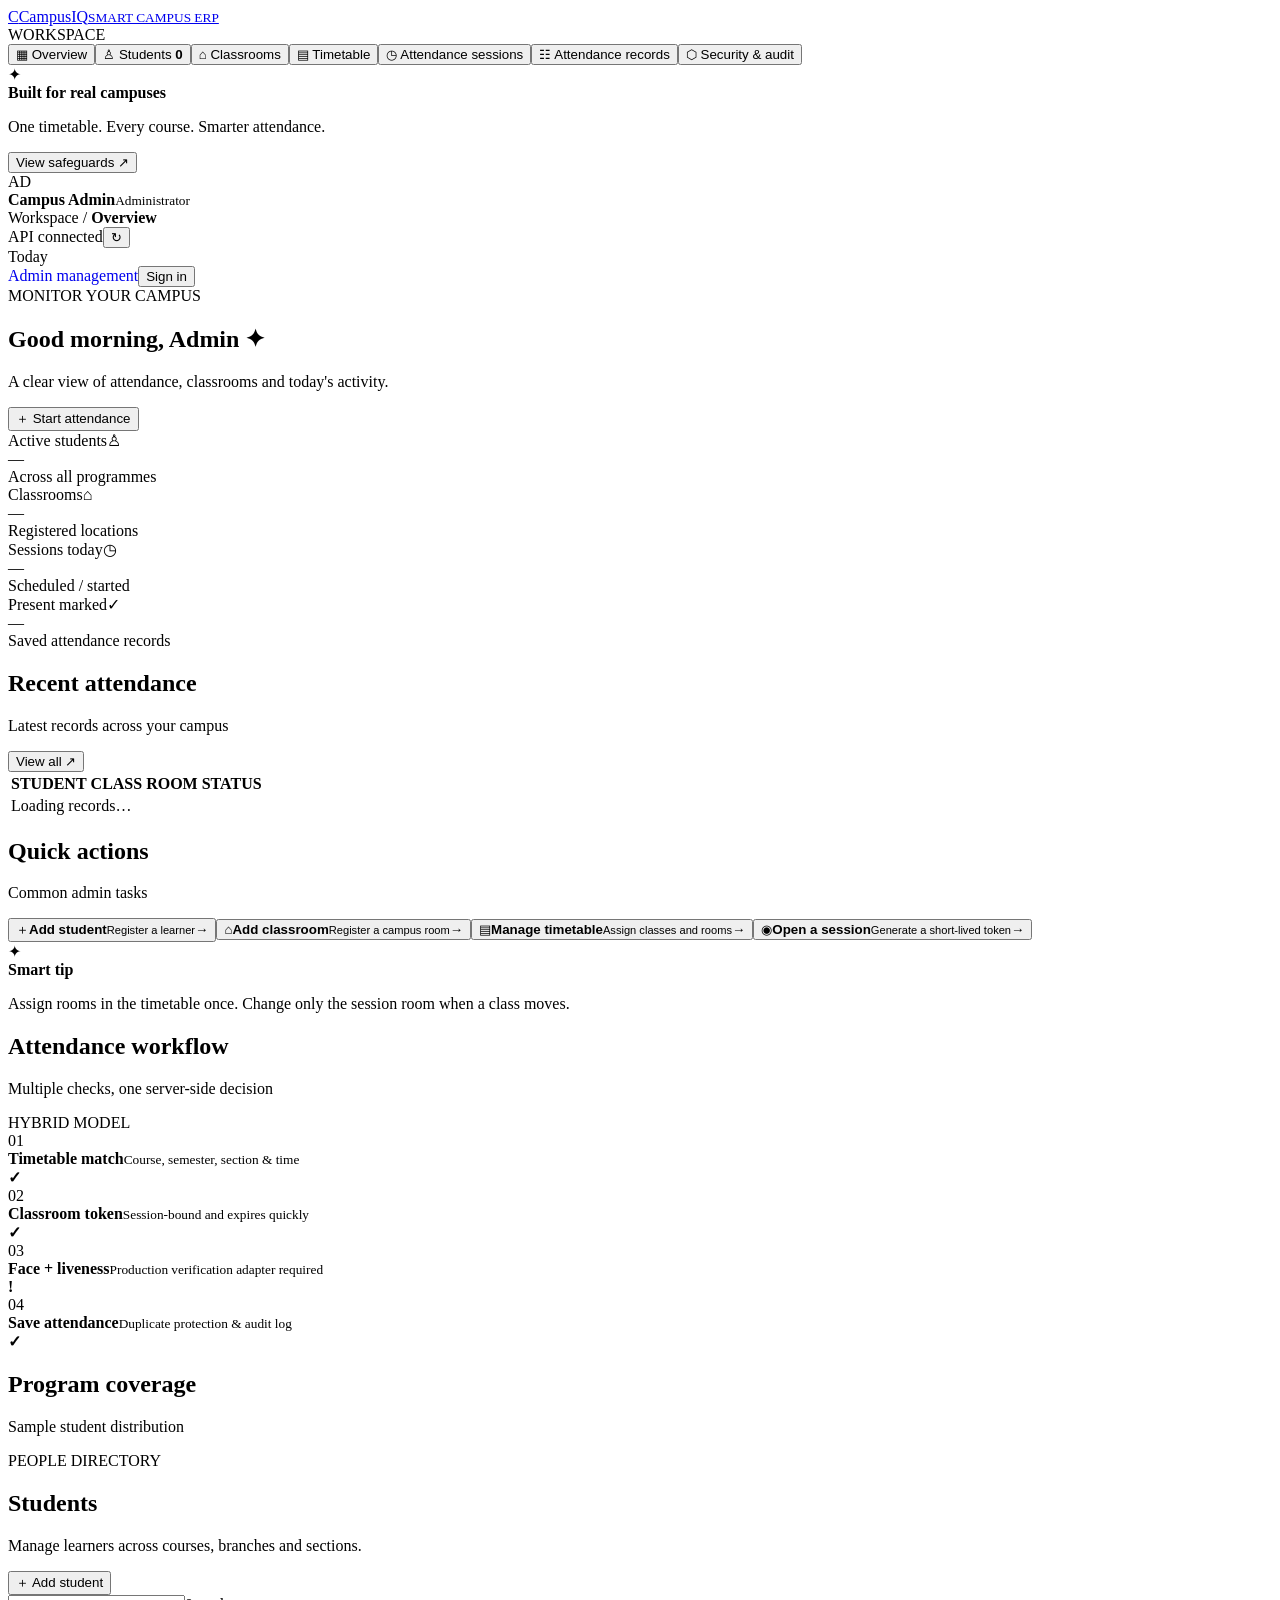
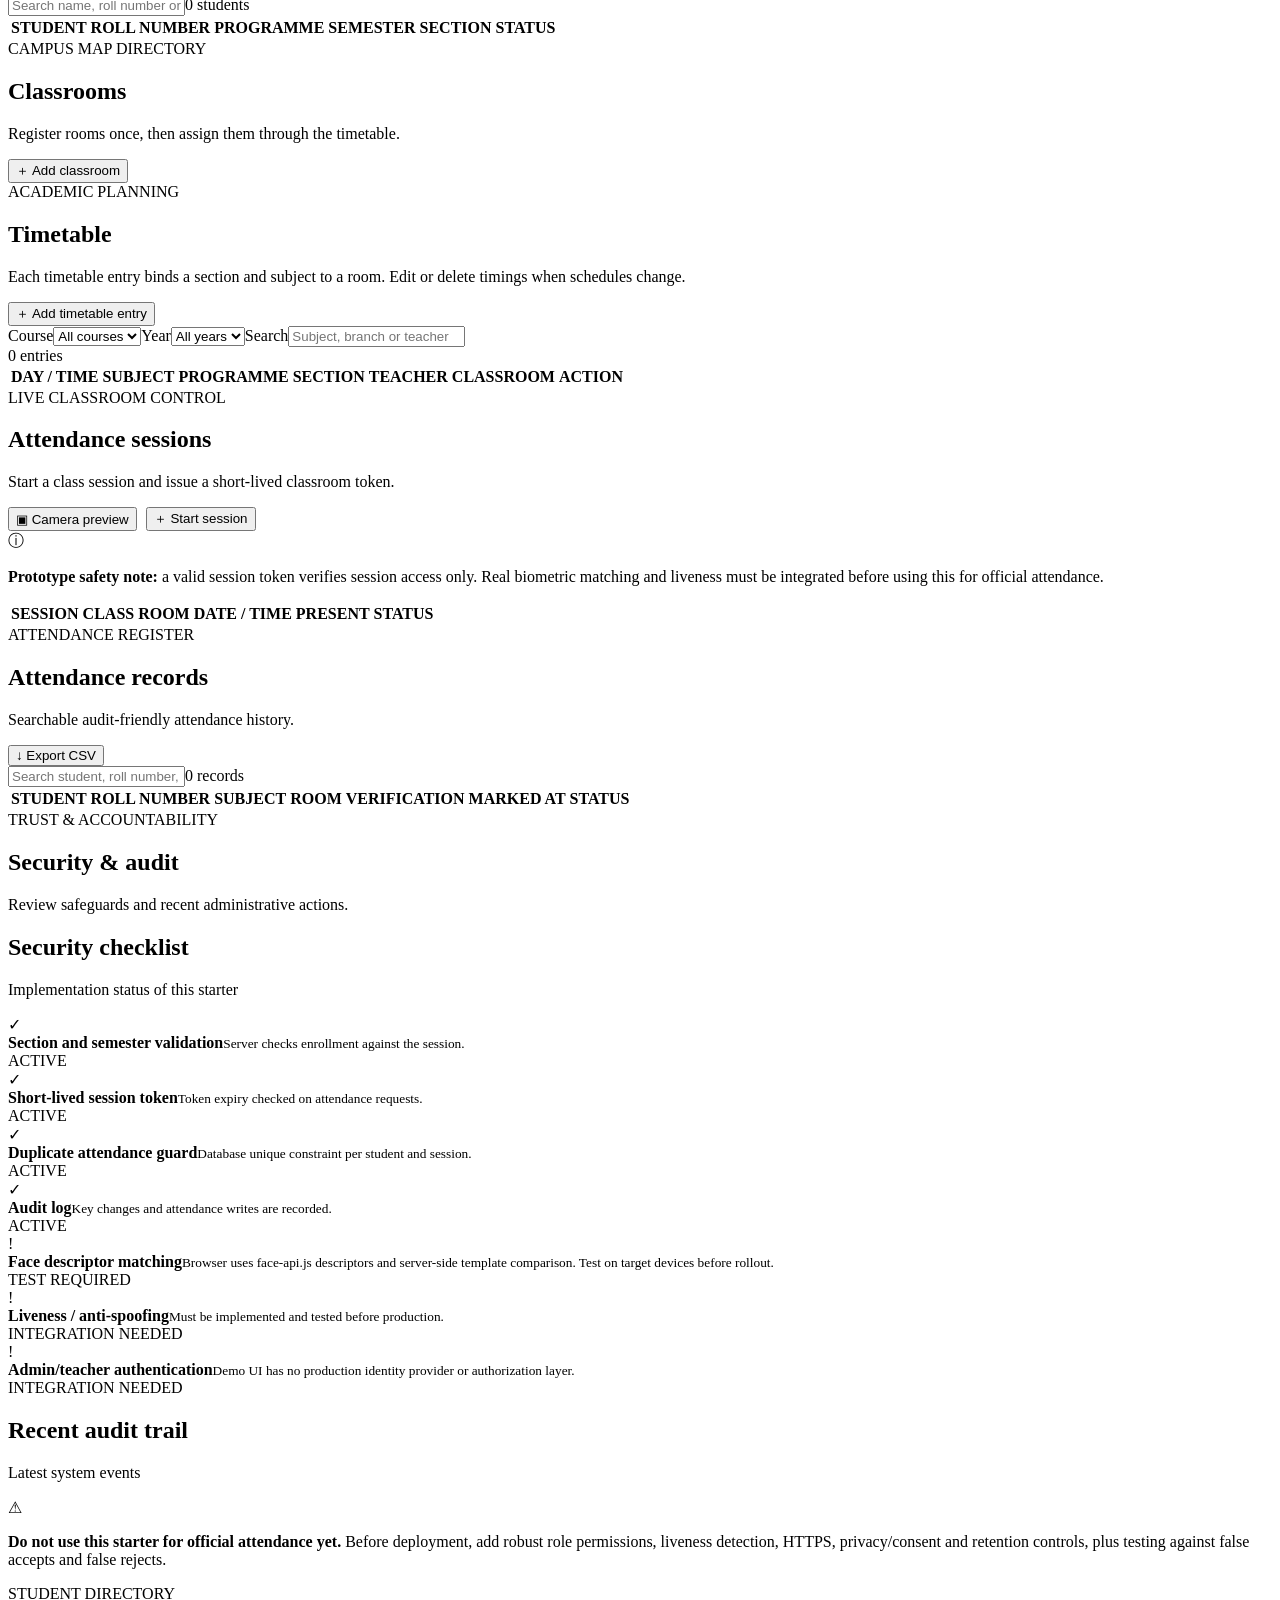
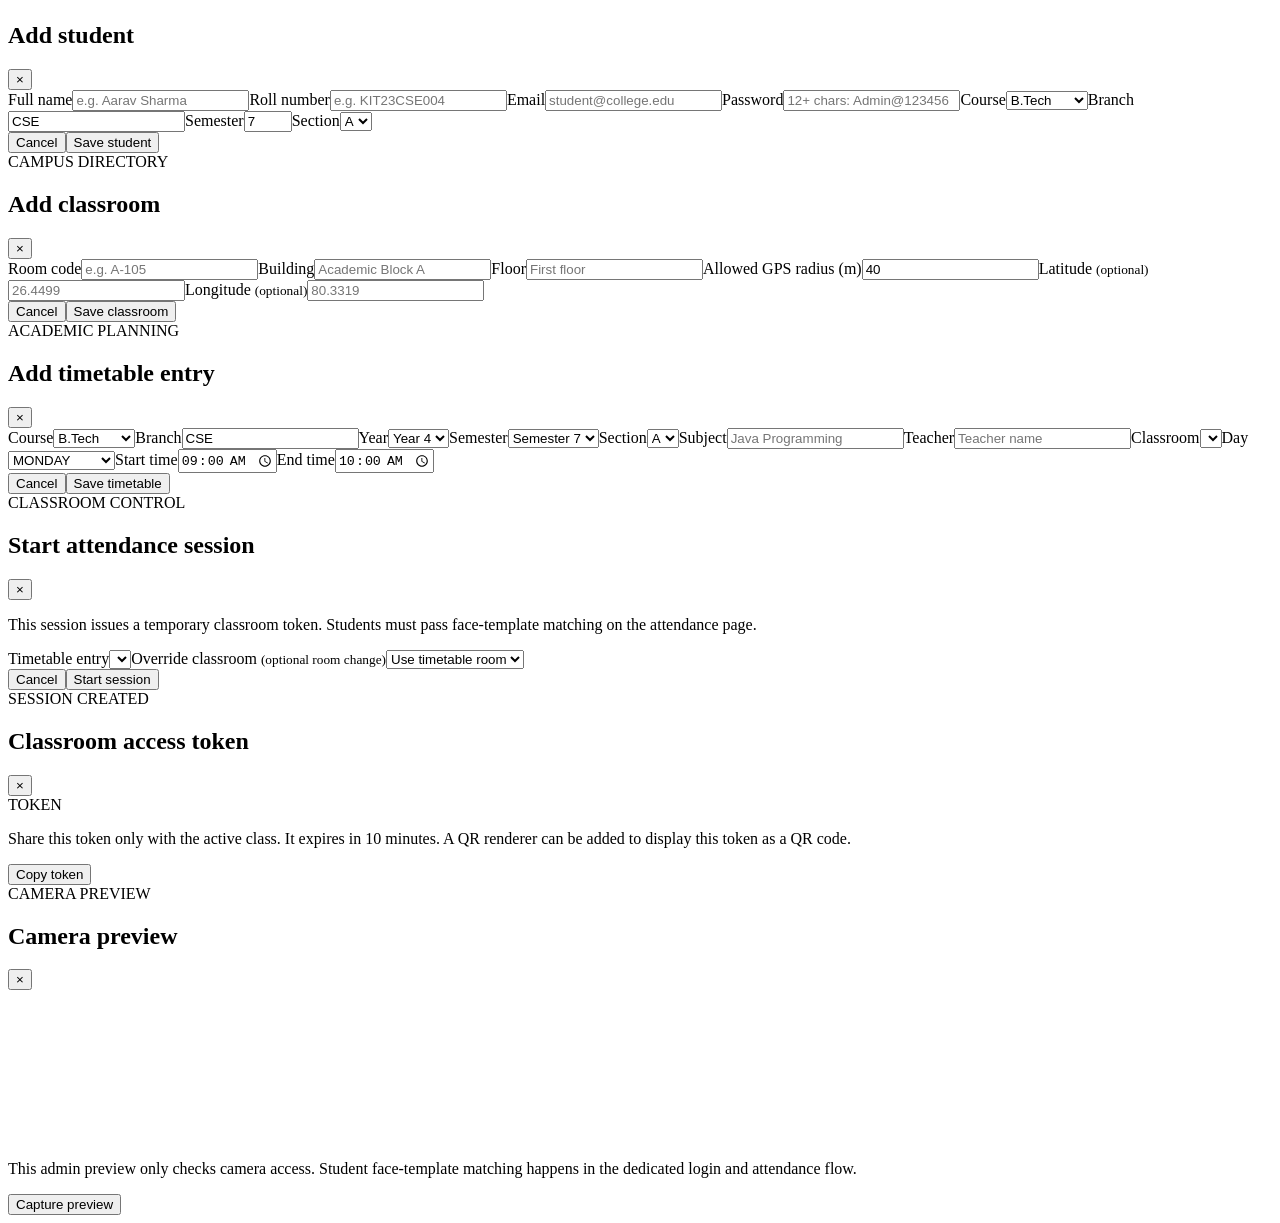
==== src/main/resources/static/index.html @ 7d37973e "Improve responsive dashboard and timetable management Co-authored-by: Copilot <223556219+Copilot@use" ====
<!DOCTYPE html><html lang="en"><head><meta charset="UTF-8"><meta name="viewport" content="width=device-width, initial-scale=1.0"><title>CampusIQ — Smart Attendance ERP</title><link rel="preconnect" href="https://fonts.googleapis.com"><link href="https://fonts.googleapis.com/css2?family=DM+Sans:wght@400;500;600;700&family=Manrope:wght@400;500;600;700;800&display=swap" rel="stylesheet"><link rel="stylesheet" href="/styles.css"></head><body><aside class="sidebar"><a class="brand" href="#"><span class="brand-mark">C</span><span>Campus<span class="brand-light">IQ</span><small>SMART CAMPUS ERP</small></span></a><div class="side-label">WORKSPACE</div><button class="nav-item active" data-page="overview"><span>▦</span> Overview</button><button class="nav-item" data-page="students"><span>♙</span> Students <b id="navStudents">0</b></button><button class="nav-item" data-page="classrooms"><span>⌂</span> Classrooms</button><button class="nav-item" data-page="timetable"><span>▤</span> Timetable</button><button class="nav-item" data-page="sessions"><span>◷</span> Attendance sessions</button><button class="nav-item" data-page="records"><span>☷</span> Attendance records</button><button class="nav-item" data-page="security"><span>⬡</span> Security & audit</button><div class="sidebar-bottom"><div class="help-card"><div class="help-icon">✦</div><strong>Built for real campuses</strong><p>One timetable. Every course. Smarter attendance.</p><button data-page="security">View safeguards ↗</button></div><div class="profile"><div class="avatar">AD</div><div><strong>Campus Admin</strong><small>Administrator</small></div><span class="online-dot"></span></div></div></aside><main class="main"><header class="topbar"><div class="crumb">Workspace <span>/</span> <strong id="crumbTitle">Overview</strong></div><div class="top-actions"><span class="system-status"><i></i> API connected</span><button class="icon-btn" id="refreshBtn" title="Refresh">↻</button><div class="date-chip" id="todayDate">Today</div><a class="secondary-btn" href="/admin-management.html" style="text-decoration:none;display:inline-flex;align-items:center">Admin management</a><button class="secondary-btn" id="authAction" type="button">Sign in</button></div></header><section class="page active" id="page-overview"><div class="welcome-row"><div><div class="eyebrow">MONITOR YOUR CAMPUS</div><h1>Good morning, Admin <span>✦</span></h1><p class="muted">A clear view of attendance, classrooms and today's activity.</p></div><button class="primary-btn" id="quickStart">＋ Start attendance</button></div><div class="stat-grid"><article class="stat-card"><div class="stat-top"><span>Active students</span><span class="stat-icon purple">♙</span></div><div class="stat-number" id="statStudents">—</div><div class="stat-foot"><span class="dot purple-dot"></span> Across all programmes</div></article><article class="stat-card"><div class="stat-top"><span>Classrooms</span><span class="stat-icon blue">⌂</span></div><div class="stat-number" id="statRooms">—</div><div class="stat-foot"><span class="dot blue-dot"></span> Registered locations</div></article><article class="stat-card"><div class="stat-top"><span>Sessions today</span><span class="stat-icon orange">◷</span></div><div class="stat-number" id="statSessions">—</div><div class="stat-foot"><span class="dot orange-dot"></span> Scheduled / started</div></article><article class="stat-card"><div class="stat-top"><span>Present marked</span><span class="stat-icon green">✓</span></div><div class="stat-number" id="statPresent">—</div><div class="stat-foot"><span class="dot green-dot"></span> Saved attendance records</div></article></div><div class="content-grid"><article class="panel activity-panel"><div class="panel-heading"><div><h2>Recent attendance</h2><p>Latest records across your campus</p></div><button class="text-btn" data-page="records">View all ↗</button></div><div class="table-wrap"><table><thead><tr><th>STUDENT</th><th>CLASS</th><th>ROOM</th><th>STATUS</th></tr></thead><tbody id="recentRows"><tr><td colspan="4" class="empty">Loading records…</td></tr></tbody></table></div></article><article class="panel quick-panel"><div class="panel-heading"><div><h2>Quick actions</h2><p>Common admin tasks</p></div></div><button class="quick-action" data-modal="studentModal"><span class="qa-icon lavender">＋</span><span><strong>Add student</strong><small>Register a learner</small></span><b>→</b></button><button class="quick-action" data-modal="roomModal"><span class="qa-icon sky">⌂</span><span><strong>Add classroom</strong><small>Register a campus room</small></span><b>→</b></button><button class="quick-action" data-page="timetable"><span class="qa-icon peach">▤</span><span><strong>Manage timetable</strong><small>Assign classes and rooms</small></span><b>→</b></button><button class="quick-action" data-page="sessions"><span class="qa-icon mint">◉</span><span><strong>Open a session</strong><small>Generate a short-lived token</small></span><b>→</b></button><div class="tip-box"><span>✦</span><div><strong>Smart tip</strong><p>Assign rooms in the timetable once. Change only the session room when a class moves.</p></div></div></article></div><div class="bottom-grid"><article class="panel"><div class="panel-heading"><div><h2>Attendance workflow</h2><p>Multiple checks, one server-side decision</p></div><span class="badge neutral">HYBRID MODEL</span></div><div class="workflow"><div class="flow-step"><span>01</span><div><strong>Timetable match</strong><small>Course, semester, section & time</small></div><b>✓</b></div><div class="flow-step"><span>02</span><div><strong>Classroom token</strong><small>Session-bound and expires quickly</small></div><b>✓</b></div><div class="flow-step"><span>03</span><div><strong>Face + liveness</strong><small>Production verification adapter required</small></div><b>!</b></div><div class="flow-step"><span>04</span><div><strong>Save attendance</strong><small>Duplicate protection & audit log</small></div><b>✓</b></div></div></article><article class="panel"><div class="panel-heading"><div><h2>Program coverage</h2><p>Sample student distribution</p></div></div><div id="programBars" class="program-bars"></div></article></div></section>
<section class="page" id="page-students"><div class="page-heading"><div><div class="eyebrow">PEOPLE DIRECTORY</div><h1>Students</h1><p class="muted">Manage learners across courses, branches and sections.</p></div><button class="primary-btn" data-modal="studentModal">＋ Add student</button></div><div class="panel"><div class="toolbar"><input id="studentSearch" placeholder="Search name, roll number or course…"><span id="studentCount" class="badge neutral">0 students</span></div><div class="table-wrap"><table><thead><tr><th>STUDENT</th><th>ROLL NUMBER</th><th>PROGRAMME</th><th>SEMESTER</th><th>SECTION</th><th>STATUS</th></tr></thead><tbody id="studentRows"></tbody></table></div></div></section>
<section class="page" id="page-classrooms"><div class="page-heading"><div><div class="eyebrow">CAMPUS MAP DIRECTORY</div><h1>Classrooms</h1><p class="muted">Register rooms once, then assign them through the timetable.</p></div><button class="primary-btn" data-modal="roomModal">＋ Add classroom</button></div><div class="room-grid" id="roomGrid"></div></section>
<section class="page" id="page-timetable"><div class="page-heading"><div><div class="eyebrow">ACADEMIC PLANNING</div><h1>Timetable</h1><p class="muted">Each timetable entry binds a section and subject to a room. Edit or delete timings when schedules change.</p></div><button class="primary-btn" data-modal="timetableModal">＋ Add timetable entry</button></div><div class="panel timetable-panel"><div class="timetable-toolbar"><div class="timetable-filter-group"><label>Course<select id="timetableCourseFilter"><option value="">All courses</option><option>B.Tech</option><option>MCA</option><option>BCA</option><option>BBA</option><option>Pharmacy</option></select></label><label>Year<select id="timetableYearFilter"><option value="">All years</option><option value="1">Year 1</option><option value="2">Year 2</option><option value="3">Year 3</option><option value="4">Year 4</option><option value="5">Year 5</option><option value="6">Year 6</option></select></label><label>Search<input id="timetableSearch" placeholder="Subject, branch or teacher"></label></div><span id="timetableCount" class="badge neutral">0 entries</span></div><div class="table-wrap"><table><thead><tr><th>DAY / TIME</th><th>SUBJECT</th><th>PROGRAMME</th><th>SECTION</th><th>TEACHER</th><th>CLASSROOM</th><th>ACTION</th></tr></thead><tbody id="timetableRows"></tbody></table></div></div></section>
<section class="page" id="page-sessions"><div class="page-heading"><div><div class="eyebrow">LIVE CLASSROOM CONTROL</div><h1>Attendance sessions</h1><p class="muted">Start a class session and issue a short-lived classroom token.</p></div><div style="display:flex;gap:9px;flex-wrap:wrap"><button class="secondary-btn" id="openCamera">▣ Camera preview</button><button class="primary-btn" data-modal="sessionModal">＋ Start session</button></div></div><div class="notice"><span>ⓘ</span><p><strong>Prototype safety note:</strong> a valid session token verifies session access only. Real biometric matching and liveness must be integrated before using this for official attendance.</p></div><div class="panel"><div class="table-wrap"><table><thead><tr><th>SESSION</th><th>CLASS</th><th>ROOM</th><th>DATE / TIME</th><th>PRESENT</th><th>STATUS</th><th></th></tr></thead><tbody id="sessionRows"></tbody></table></div></div></section>
<section class="page" id="page-records"><div class="page-heading"><div><div class="eyebrow">ATTENDANCE REGISTER</div><h1>Attendance records</h1><p class="muted">Searchable audit-friendly attendance history.</p></div><button class="secondary-btn" id="exportCsv">↓ Export CSV</button></div><div class="panel"><div class="toolbar"><input id="recordSearch" placeholder="Search student, roll number, subject or room…"><span id="recordCount" class="badge neutral">0 records</span></div><div class="table-wrap"><table><thead><tr><th>STUDENT</th><th>ROLL NUMBER</th><th>SUBJECT</th><th>ROOM</th><th>VERIFICATION</th><th>MARKED AT</th><th>STATUS</th></tr></thead><tbody id="recordRows"></tbody></table></div></div></section>
<section class="page" id="page-security"><div class="page-heading"><div><div class="eyebrow">TRUST & ACCOUNTABILITY</div><h1>Security & audit</h1><p class="muted">Review safeguards and recent administrative actions.</p></div></div><div class="security-grid"><article class="panel"><div class="panel-heading"><div><h2>Security checklist</h2><p>Implementation status of this starter</p></div></div><div class="security-item"><span class="check done">✓</span><div><strong>Section and semester validation</strong><small>Server checks enrollment against the session.</small></div><span class="badge success">ACTIVE</span></div><div class="security-item"><span class="check done">✓</span><div><strong>Short-lived session token</strong><small>Token expiry checked on attendance requests.</small></div><span class="badge success">ACTIVE</span></div><div class="security-item"><span class="check done">✓</span><div><strong>Duplicate attendance guard</strong><small>Database unique constraint per student and session.</small></div><span class="badge success">ACTIVE</span></div><div class="security-item"><span class="check done">✓</span><div><strong>Audit log</strong><small>Key changes and attendance writes are recorded.</small></div><span class="badge success">ACTIVE</span></div><div class="security-item"><span class="check pending">!</span><div><strong>Face descriptor matching</strong><small>Browser uses face-api.js descriptors and server-side template comparison. Test on target devices before rollout.</small></div><span class="badge warning">TEST REQUIRED</span></div><div class="security-item"><span class="check pending">!</span><div><strong>Liveness / anti-spoofing</strong><small>Must be implemented and tested before production.</small></div><span class="badge warning">INTEGRATION NEEDED</span></div><div class="security-item"><span class="check pending">!</span><div><strong>Admin/teacher authentication</strong><small>Demo UI has no production identity provider or authorization layer.</small></div><span class="badge warning">INTEGRATION NEEDED</span></div></article><article class="panel"><div class="panel-heading"><div><h2>Recent audit trail</h2><p>Latest system events</p></div></div><div id="auditRows" class="audit-list"></div></article></div><div class="notice warning-notice"><span>⚠</span><p><strong>Do not use this starter for official attendance yet.</strong> Before deployment, add robust role permissions, liveness detection, HTTPS, privacy/consent and retention controls, plus testing against false accepts and false rejects.</p></div></section>
</main><div class="toast" id="toast"></div>
<div class="modal-backdrop" id="studentModal"><form class="modal" data-form="student"><div class="modal-head"><div><div class="eyebrow">STUDENT DIRECTORY</div><h2>Add student</h2></div><button type="button" class="close-btn">×</button></div><div class="form-grid"><label>Full name<input name="fullName" required placeholder="e.g. Aarav Sharma"></label><label>Roll number<input name="rollNo" required placeholder="e.g. KIT23CSE004"></label><label>Email<input name="email" type="email" required maxlength="160" autocomplete="email" placeholder="student@college.edu"></label><label>Password<input name="password" type="password" required minlength="12" maxlength="72" placeholder="12+ chars: Admin@123456"></label><label>Course<select name="course" required><option>B.Tech</option><option>MCA</option><option>BCA</option><option>BBA</option><option>Pharmacy</option></select></label><label>Branch<input name="branch" required value="CSE"></label><label>Semester<input name="semester" type="number" min="1" max="12" value="7" required></label><label>Section<select name="section"><option>A</option><option>B</option><option>C</option><option>D</option></select></label></div><div class="modal-actions"><button type="button" class="secondary-btn close-btn">Cancel</button><button class="primary-btn">Save student</button></div></form></div>
<div class="modal-backdrop" id="roomModal"><form class="modal" data-form="room"><div class="modal-head"><div><div class="eyebrow">CAMPUS DIRECTORY</div><h2>Add classroom</h2></div><button type="button" class="close-btn">×</button></div><div class="form-grid"><label>Room code<input name="roomCode" required placeholder="e.g. A-105"></label><label>Building<input name="building" required placeholder="Academic Block A"></label><label>Floor<input name="floor" placeholder="First floor"></label><label>Allowed GPS radius (m)<input name="radiusM" type="number" min="10" value="40" required></label><label>Latitude <small>(optional)</small><input name="latitude" type="number" step="any" placeholder="26.4499"></label><label>Longitude <small>(optional)</small><input name="longitude" type="number" step="any" placeholder="80.3319"></label></div><div class="modal-actions"><button type="button" class="secondary-btn close-btn">Cancel</button><button class="primary-btn">Save classroom</button></div></form></div>
<div class="modal-backdrop" id="timetableModal"><form class="modal" data-form="timetable"><div class="modal-head"><div><div class="eyebrow">ACADEMIC PLANNING</div><h2>Add timetable entry</h2></div><button type="button" class="close-btn">×</button></div><div class="form-grid"><label>Course<select name="course"><option>B.Tech</option><option>MCA</option><option>BCA</option><option>BBA</option><option>Pharmacy</option></select></label><label>Branch<input name="branch" required value="CSE"></label><label>Year<select name="year" id="timetableYearInput"><option value="1">Year 1</option><option value="2">Year 2</option><option value="3">Year 3</option><option value="4" selected>Year 4</option><option value="5">Year 5</option><option value="6">Year 6</option></select></label><label>Semester<select name="semester" id="timetableSemesterInput"><option value="7">Semester 7</option><option value="8">Semester 8</option></select></label><label>Section<select name="section"><option>A</option><option>B</option><option>C</option></select></label><label>Subject<input name="subject" required placeholder="Java Programming"></label><label>Teacher<input name="teacher" required placeholder="Teacher name"></label><label>Classroom<select name="classroomId" id="roomSelect" required></select></label><label>Day<select name="day"><option>MONDAY</option><option>TUESDAY</option><option>WEDNESDAY</option><option>THURSDAY</option><option>FRIDAY</option><option>SATURDAY</option><option>SUNDAY</option></select></label><label>Start time<input name="startTime" type="time" value="09:00" required></label><label>End time<input name="endTime" type="time" value="10:00" required></label></div><div class="modal-actions"><button type="button" class="secondary-btn close-btn">Cancel</button><button class="primary-btn">Save timetable</button></div></form></div>
<div class="modal-backdrop" id="sessionModal"><form class="modal" data-form="session"><div class="modal-head"><div><div class="eyebrow">CLASSROOM CONTROL</div><h2>Start attendance session</h2></div><button type="button" class="close-btn">×</button></div><p class="muted small">This session issues a temporary classroom token. Students must pass face-template matching on the attendance page.</p><label>Timetable entry<select name="timetableId" id="timetableSelect" required></select></label><label>Override classroom <small>(optional room change)</small><select name="classroomId" id="sessionRoomSelect"><option value="">Use timetable room</option></select></label><div class="modal-actions"><button type="button" class="secondary-btn close-btn">Cancel</button><button class="primary-btn">Start session</button></div></form></div>
<div class="modal-backdrop" id="tokenModal"><div class="modal"><div class="modal-head"><div><div class="eyebrow">SESSION CREATED</div><h2>Classroom access token</h2></div><button type="button" class="close-btn">×</button></div><div class="token-display" id="tokenDisplay">TOKEN</div><p class="muted">Share this token only with the active class. It expires in 10 minutes. A QR renderer can be added to display this token as a QR code.</p><button class="secondary-btn full-btn" id="copyToken">Copy token</button></div></div>
<div class="modal-backdrop" id="cameraModal"><div class="modal"><div class="modal-head"><div><div class="eyebrow">CAMERA PREVIEW</div><h2>Camera preview</h2></div><button type="button" class="close-btn" id="cameraClose">×</button></div><div class="camera-wrap"><video id="cameraVideo" autoplay playsinline></video><canvas id="cameraCanvas" hidden></canvas></div><p class="muted small">This admin preview only checks camera access. Student face-template matching happens in the dedicated login and attendance flow.</p><button class="primary-btn full-btn" id="captureBtn">Capture preview</button><div id="captureResult" class="capture-result"></div></div></div>
<script src="/app.js?v=2"></script><script src="/timetable.js"></script><script src="/assistant.js"></script><a href="/reports.html" id="reportsQuickLink" style="position:fixed;right:18px;bottom:18px;z-index:20;padding:12px 16px;border-radius:12px;background:#6256d9;color:white;text-decoration:none;font:700 12px system-ui;box-shadow:0 8px 28px #24254b24">Attendance reports ↗</a><script>if(!localStorage.getItem("campusiq.staffToken"))document.getElementById("reportsQuickLink").style.display="none";</script></body></html>
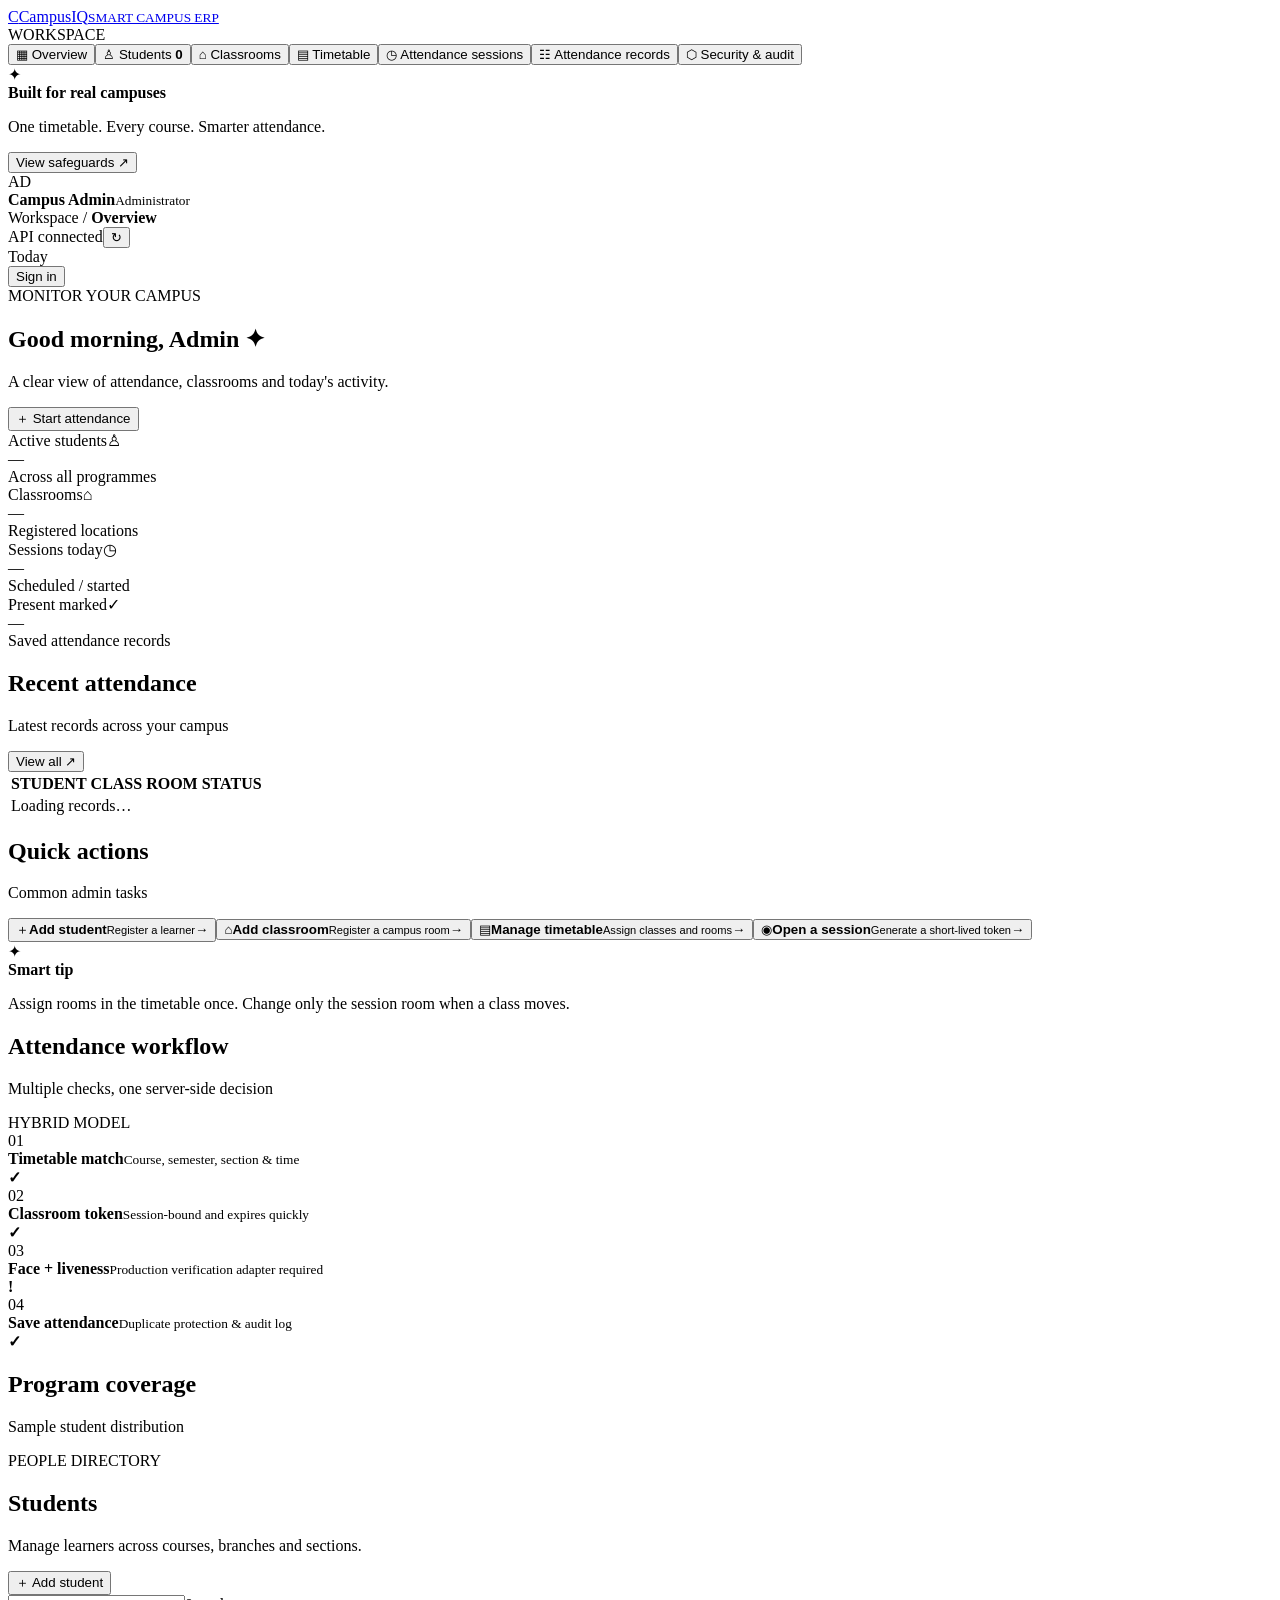
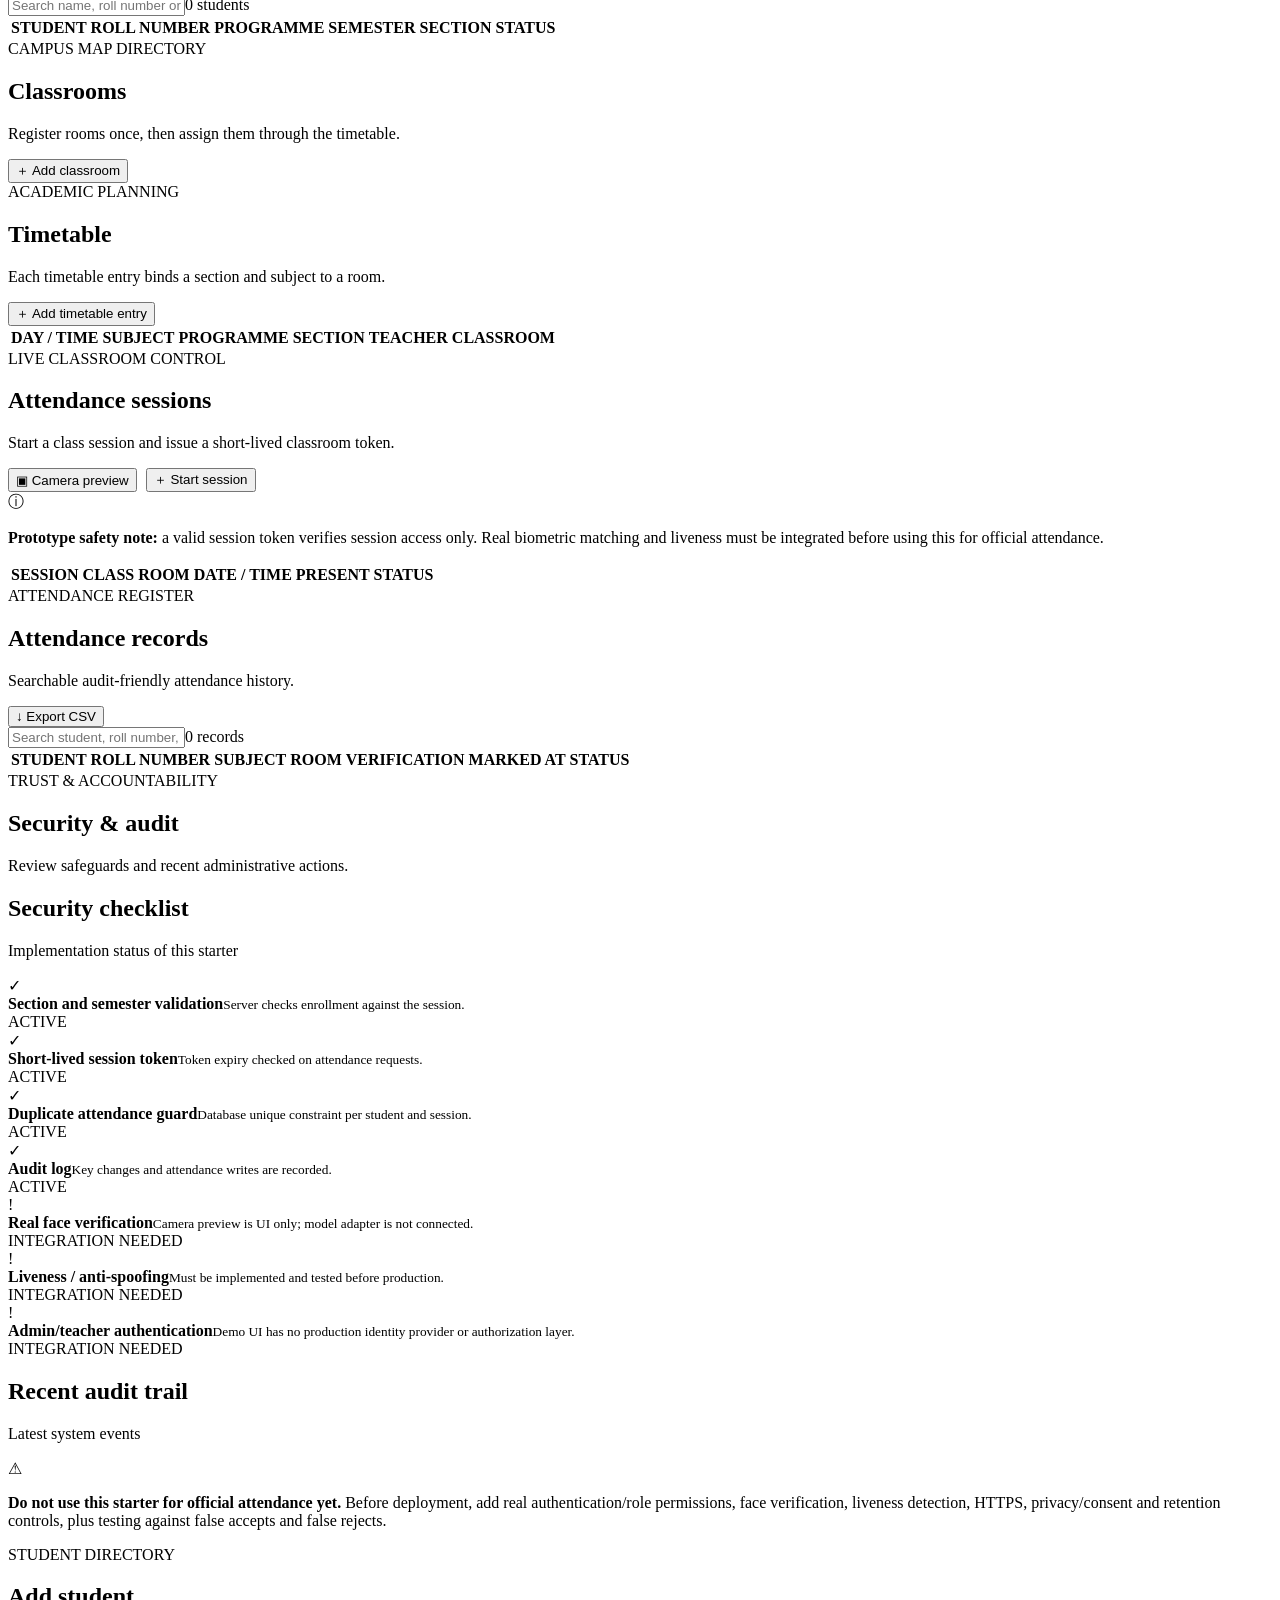
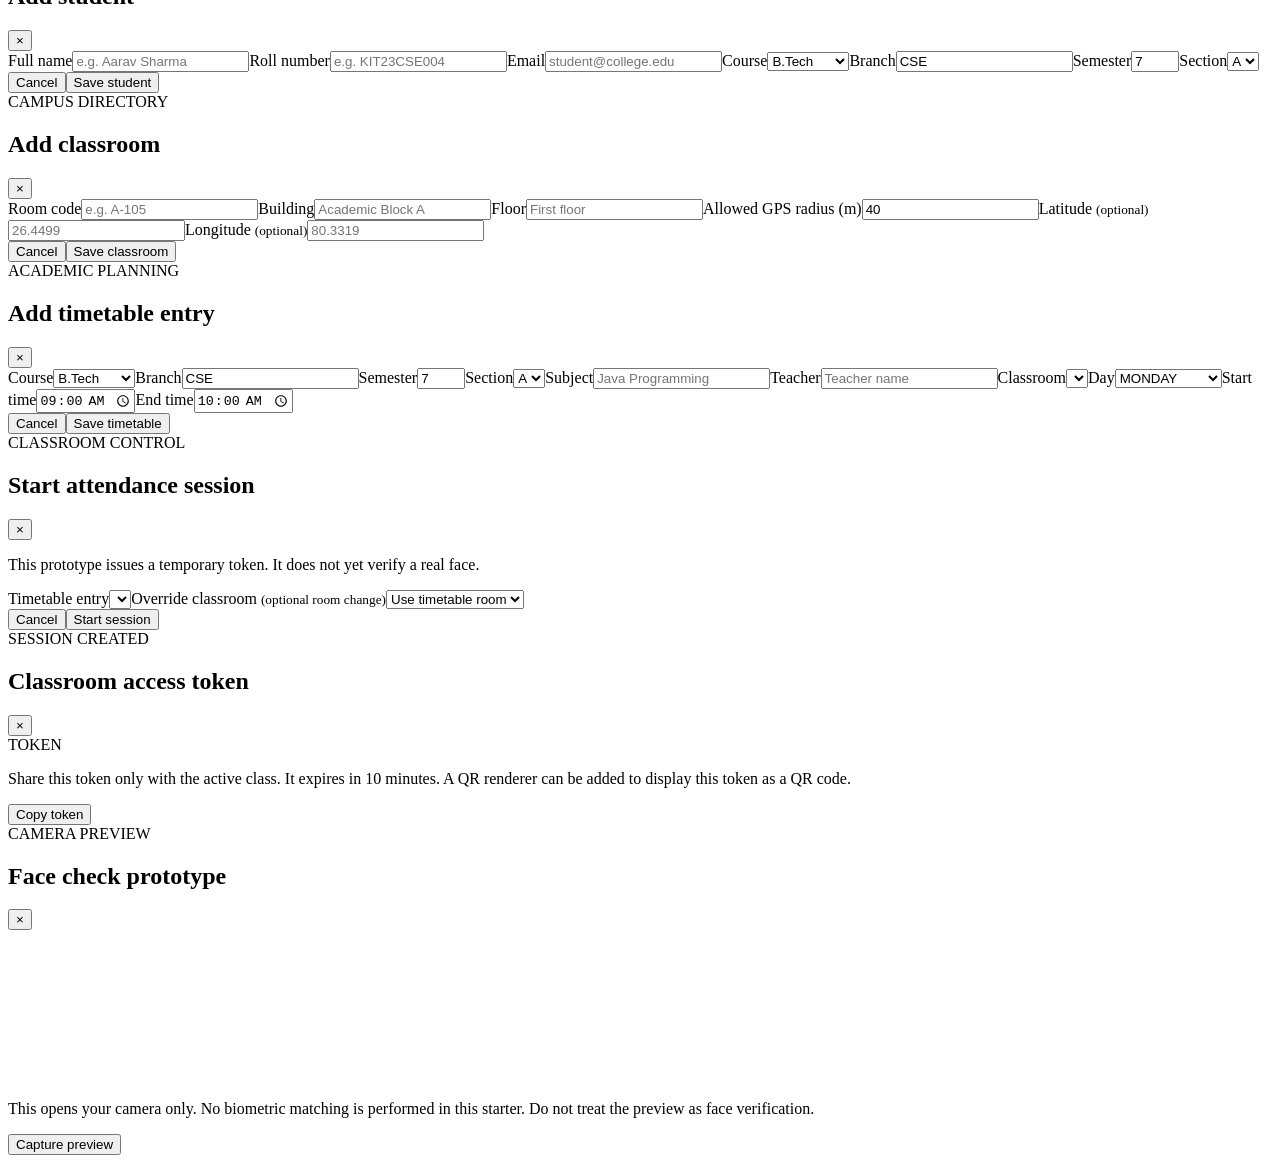
==== commit 42dad8ea: "Initial commit" ====
--- a/src/main/resources/static/index.html
+++ b/src/main/resources/static/index.html
@@ -1,15 +1,15 @@
-<!DOCTYPE html><html lang="en"><head><meta charset="UTF-8"><meta name="viewport" content="width=device-width, initial-scale=1.0"><title>CampusIQ — Smart Attendance ERP</title><link rel="preconnect" href="https://fonts.googleapis.com"><link href="https://fonts.googleapis.com/css2?family=DM+Sans:wght@400;500;600;700&family=Manrope:wght@400;500;600;700;800&display=swap" rel="stylesheet"><link rel="stylesheet" href="/styles.css"></head><body><aside class="sidebar"><a class="brand" href="#"><span class="brand-mark">C</span><span>Campus<span class="brand-light">IQ</span><small>SMART CAMPUS ERP</small></span></a><div class="side-label">WORKSPACE</div><button class="nav-item active" data-page="overview"><span>▦</span> Overview</button><button class="nav-item" data-page="students"><span>♙</span> Students <b id="navStudents">0</b></button><button class="nav-item" data-page="classrooms"><span>⌂</span> Classrooms</button><button class="nav-item" data-page="timetable"><span>▤</span> Timetable</button><button class="nav-item" data-page="sessions"><span>◷</span> Attendance sessions</button><button class="nav-item" data-page="records"><span>☷</span> Attendance records</button><button class="nav-item" data-page="security"><span>⬡</span> Security & audit</button><div class="sidebar-bottom"><div class="help-card"><div class="help-icon">✦</div><strong>Built for real campuses</strong><p>One timetable. Every course. Smarter attendance.</p><button data-page="security">View safeguards ↗</button></div><div class="profile"><div class="avatar">AD</div><div><strong>Campus Admin</strong><small>Administrator</small></div><span class="online-dot"></span></div></div></aside><main class="main"><header class="topbar"><div class="crumb">Workspace <span>/</span> <strong id="crumbTitle">Overview</strong></div><div class="top-actions"><span class="system-status"><i></i> API connected</span><button class="icon-btn" id="refreshBtn" title="Refresh">↻</button><div class="date-chip" id="todayDate">Today</div><a class="secondary-btn" href="/admin-management.html" style="text-decoration:none;display:inline-flex;align-items:center">Admin management</a><button class="secondary-btn" id="authAction" type="button">Sign in</button></div></header><section class="page active" id="page-overview"><div class="welcome-row"><div><div class="eyebrow">MONITOR YOUR CAMPUS</div><h1>Good morning, Admin <span>✦</span></h1><p class="muted">A clear view of attendance, classrooms and today's activity.</p></div><button class="primary-btn" id="quickStart">＋ Start attendance</button></div><div class="stat-grid"><article class="stat-card"><div class="stat-top"><span>Active students</span><span class="stat-icon purple">♙</span></div><div class="stat-number" id="statStudents">—</div><div class="stat-foot"><span class="dot purple-dot"></span> Across all programmes</div></article><article class="stat-card"><div class="stat-top"><span>Classrooms</span><span class="stat-icon blue">⌂</span></div><div class="stat-number" id="statRooms">—</div><div class="stat-foot"><span class="dot blue-dot"></span> Registered locations</div></article><article class="stat-card"><div class="stat-top"><span>Sessions today</span><span class="stat-icon orange">◷</span></div><div class="stat-number" id="statSessions">—</div><div class="stat-foot"><span class="dot orange-dot"></span> Scheduled / started</div></article><article class="stat-card"><div class="stat-top"><span>Present marked</span><span class="stat-icon green">✓</span></div><div class="stat-number" id="statPresent">—</div><div class="stat-foot"><span class="dot green-dot"></span> Saved attendance records</div></article></div><div class="content-grid"><article class="panel activity-panel"><div class="panel-heading"><div><h2>Recent attendance</h2><p>Latest records across your campus</p></div><button class="text-btn" data-page="records">View all ↗</button></div><div class="table-wrap"><table><thead><tr><th>STUDENT</th><th>CLASS</th><th>ROOM</th><th>STATUS</th></tr></thead><tbody id="recentRows"><tr><td colspan="4" class="empty">Loading records…</td></tr></tbody></table></div></article><article class="panel quick-panel"><div class="panel-heading"><div><h2>Quick actions</h2><p>Common admin tasks</p></div></div><button class="quick-action" data-modal="studentModal"><span class="qa-icon lavender">＋</span><span><strong>Add student</strong><small>Register a learner</small></span><b>→</b></button><button class="quick-action" data-modal="roomModal"><span class="qa-icon sky">⌂</span><span><strong>Add classroom</strong><small>Register a campus room</small></span><b>→</b></button><button class="quick-action" data-page="timetable"><span class="qa-icon peach">▤</span><span><strong>Manage timetable</strong><small>Assign classes and rooms</small></span><b>→</b></button><button class="quick-action" data-page="sessions"><span class="qa-icon mint">◉</span><span><strong>Open a session</strong><small>Generate a short-lived token</small></span><b>→</b></button><div class="tip-box"><span>✦</span><div><strong>Smart tip</strong><p>Assign rooms in the timetable once. Change only the session room when a class moves.</p></div></div></article></div><div class="bottom-grid"><article class="panel"><div class="panel-heading"><div><h2>Attendance workflow</h2><p>Multiple checks, one server-side decision</p></div><span class="badge neutral">HYBRID MODEL</span></div><div class="workflow"><div class="flow-step"><span>01</span><div><strong>Timetable match</strong><small>Course, semester, section & time</small></div><b>✓</b></div><div class="flow-step"><span>02</span><div><strong>Classroom token</strong><small>Session-bound and expires quickly</small></div><b>✓</b></div><div class="flow-step"><span>03</span><div><strong>Face + liveness</strong><small>Production verification adapter required</small></div><b>!</b></div><div class="flow-step"><span>04</span><div><strong>Save attendance</strong><small>Duplicate protection & audit log</small></div><b>✓</b></div></div></article><article class="panel"><div class="panel-heading"><div><h2>Program coverage</h2><p>Sample student distribution</p></div></div><div id="programBars" class="program-bars"></div></article></div></section>
+<!DOCTYPE html><html lang="en"><head><meta charset="UTF-8"><meta name="viewport" content="width=device-width, initial-scale=1.0"><title>CampusIQ — Smart Attendance ERP</title><link rel="preconnect" href="https://fonts.googleapis.com"><link href="https://fonts.googleapis.com/css2?family=DM+Sans:wght@400;500;600;700&family=Manrope:wght@400;500;600;700;800&display=swap" rel="stylesheet"><link rel="stylesheet" href="/styles.css"></head><body><aside class="sidebar"><a class="brand" href="#"><span class="brand-mark">C</span><span>Campus<span class="brand-light">IQ</span><small>SMART CAMPUS ERP</small></span></a><div class="side-label">WORKSPACE</div><button class="nav-item active" data-page="overview"><span>▦</span> Overview</button><button class="nav-item" data-page="students"><span>♙</span> Students <b id="navStudents">0</b></button><button class="nav-item" data-page="classrooms"><span>⌂</span> Classrooms</button><button class="nav-item" data-page="timetable"><span>▤</span> Timetable</button><button class="nav-item" data-page="sessions"><span>◷</span> Attendance sessions</button><button class="nav-item" data-page="records"><span>☷</span> Attendance records</button><button class="nav-item" data-page="security"><span>⬡</span> Security & audit</button><div class="sidebar-bottom"><div class="help-card"><div class="help-icon">✦</div><strong>Built for real campuses</strong><p>One timetable. Every course. Smarter attendance.</p><button data-page="security">View safeguards ↗</button></div><div class="profile"><div class="avatar">AD</div><div><strong>Campus Admin</strong><small>Administrator</small></div><span class="online-dot"></span></div></div></aside><main class="main"><header class="topbar"><div class="crumb">Workspace <span>/</span> <strong id="crumbTitle">Overview</strong></div><div class="top-actions"><span class="system-status"><i></i> API connected</span><button class="icon-btn" id="refreshBtn" title="Refresh">↻</button><div class="date-chip" id="todayDate">Today</div><button class="secondary-btn" id="authAction" type="button">Sign in</button></div></header><section class="page active" id="page-overview"><div class="welcome-row"><div><div class="eyebrow">MONITOR YOUR CAMPUS</div><h1>Good morning, Admin <span>✦</span></h1><p class="muted">A clear view of attendance, classrooms and today's activity.</p></div><button class="primary-btn" id="quickStart">＋ Start attendance</button></div><div class="stat-grid"><article class="stat-card"><div class="stat-top"><span>Active students</span><span class="stat-icon purple">♙</span></div><div class="stat-number" id="statStudents">—</div><div class="stat-foot"><span class="dot purple-dot"></span> Across all programmes</div></article><article class="stat-card"><div class="stat-top"><span>Classrooms</span><span class="stat-icon blue">⌂</span></div><div class="stat-number" id="statRooms">—</div><div class="stat-foot"><span class="dot blue-dot"></span> Registered locations</div></article><article class="stat-card"><div class="stat-top"><span>Sessions today</span><span class="stat-icon orange">◷</span></div><div class="stat-number" id="statSessions">—</div><div class="stat-foot"><span class="dot orange-dot"></span> Scheduled / started</div></article><article class="stat-card"><div class="stat-top"><span>Present marked</span><span class="stat-icon green">✓</span></div><div class="stat-number" id="statPresent">—</div><div class="stat-foot"><span class="dot green-dot"></span> Saved attendance records</div></article></div><div class="content-grid"><article class="panel activity-panel"><div class="panel-heading"><div><h2>Recent attendance</h2><p>Latest records across your campus</p></div><button class="text-btn" data-page="records">View all ↗</button></div><div class="table-wrap"><table><thead><tr><th>STUDENT</th><th>CLASS</th><th>ROOM</th><th>STATUS</th></tr></thead><tbody id="recentRows"><tr><td colspan="4" class="empty">Loading records…</td></tr></tbody></table></div></article><article class="panel quick-panel"><div class="panel-heading"><div><h2>Quick actions</h2><p>Common admin tasks</p></div></div><button class="quick-action" data-modal="studentModal"><span class="qa-icon lavender">＋</span><span><strong>Add student</strong><small>Register a learner</small></span><b>→</b></button><button class="quick-action" data-modal="roomModal"><span class="qa-icon sky">⌂</span><span><strong>Add classroom</strong><small>Register a campus room</small></span><b>→</b></button><button class="quick-action" data-page="timetable"><span class="qa-icon peach">▤</span><span><strong>Manage timetable</strong><small>Assign classes and rooms</small></span><b>→</b></button><button class="quick-action" data-page="sessions"><span class="qa-icon mint">◉</span><span><strong>Open a session</strong><small>Generate a short-lived token</small></span><b>→</b></button><div class="tip-box"><span>✦</span><div><strong>Smart tip</strong><p>Assign rooms in the timetable once. Change only the session room when a class moves.</p></div></div></article></div><div class="bottom-grid"><article class="panel"><div class="panel-heading"><div><h2>Attendance workflow</h2><p>Multiple checks, one server-side decision</p></div><span class="badge neutral">HYBRID MODEL</span></div><div class="workflow"><div class="flow-step"><span>01</span><div><strong>Timetable match</strong><small>Course, semester, section & time</small></div><b>✓</b></div><div class="flow-step"><span>02</span><div><strong>Classroom token</strong><small>Session-bound and expires quickly</small></div><b>✓</b></div><div class="flow-step"><span>03</span><div><strong>Face + liveness</strong><small>Production verification adapter required</small></div><b>!</b></div><div class="flow-step"><span>04</span><div><strong>Save attendance</strong><small>Duplicate protection & audit log</small></div><b>✓</b></div></div></article><article class="panel"><div class="panel-heading"><div><h2>Program coverage</h2><p>Sample student distribution</p></div></div><div id="programBars" class="program-bars"></div></article></div></section>
 <section class="page" id="page-students"><div class="page-heading"><div><div class="eyebrow">PEOPLE DIRECTORY</div><h1>Students</h1><p class="muted">Manage learners across courses, branches and sections.</p></div><button class="primary-btn" data-modal="studentModal">＋ Add student</button></div><div class="panel"><div class="toolbar"><input id="studentSearch" placeholder="Search name, roll number or course…"><span id="studentCount" class="badge neutral">0 students</span></div><div class="table-wrap"><table><thead><tr><th>STUDENT</th><th>ROLL NUMBER</th><th>PROGRAMME</th><th>SEMESTER</th><th>SECTION</th><th>STATUS</th></tr></thead><tbody id="studentRows"></tbody></table></div></div></section>
 <section class="page" id="page-classrooms"><div class="page-heading"><div><div class="eyebrow">CAMPUS MAP DIRECTORY</div><h1>Classrooms</h1><p class="muted">Register rooms once, then assign them through the timetable.</p></div><button class="primary-btn" data-modal="roomModal">＋ Add classroom</button></div><div class="room-grid" id="roomGrid"></div></section>
-<section class="page" id="page-timetable"><div class="page-heading"><div><div class="eyebrow">ACADEMIC PLANNING</div><h1>Timetable</h1><p class="muted">Each timetable entry binds a section and subject to a room. Edit or delete timings when schedules change.</p></div><button class="primary-btn" data-modal="timetableModal">＋ Add timetable entry</button></div><div class="panel timetable-panel"><div class="timetable-toolbar"><div class="timetable-filter-group"><label>Course<select id="timetableCourseFilter"><option value="">All courses</option><option>B.Tech</option><option>MCA</option><option>BCA</option><option>BBA</option><option>Pharmacy</option></select></label><label>Year<select id="timetableYearFilter"><option value="">All years</option><option value="1">Year 1</option><option value="2">Year 2</option><option value="3">Year 3</option><option value="4">Year 4</option><option value="5">Year 5</option><option value="6">Year 6</option></select></label><label>Search<input id="timetableSearch" placeholder="Subject, branch or teacher"></label></div><span id="timetableCount" class="badge neutral">0 entries</span></div><div class="table-wrap"><table><thead><tr><th>DAY / TIME</th><th>SUBJECT</th><th>PROGRAMME</th><th>SECTION</th><th>TEACHER</th><th>CLASSROOM</th><th>ACTION</th></tr></thead><tbody id="timetableRows"></tbody></table></div></div></section>
+<section class="page" id="page-timetable"><div class="page-heading"><div><div class="eyebrow">ACADEMIC PLANNING</div><h1>Timetable</h1><p class="muted">Each timetable entry binds a section and subject to a room.</p></div><button class="primary-btn" data-modal="timetableModal">＋ Add timetable entry</button></div><div class="panel"><div class="table-wrap"><table><thead><tr><th>DAY / TIME</th><th>SUBJECT</th><th>PROGRAMME</th><th>SECTION</th><th>TEACHER</th><th>CLASSROOM</th></tr></thead><tbody id="timetableRows"></tbody></table></div></div></section>
 <section class="page" id="page-sessions"><div class="page-heading"><div><div class="eyebrow">LIVE CLASSROOM CONTROL</div><h1>Attendance sessions</h1><p class="muted">Start a class session and issue a short-lived classroom token.</p></div><div style="display:flex;gap:9px;flex-wrap:wrap"><button class="secondary-btn" id="openCamera">▣ Camera preview</button><button class="primary-btn" data-modal="sessionModal">＋ Start session</button></div></div><div class="notice"><span>ⓘ</span><p><strong>Prototype safety note:</strong> a valid session token verifies session access only. Real biometric matching and liveness must be integrated before using this for official attendance.</p></div><div class="panel"><div class="table-wrap"><table><thead><tr><th>SESSION</th><th>CLASS</th><th>ROOM</th><th>DATE / TIME</th><th>PRESENT</th><th>STATUS</th><th></th></tr></thead><tbody id="sessionRows"></tbody></table></div></div></section>
 <section class="page" id="page-records"><div class="page-heading"><div><div class="eyebrow">ATTENDANCE REGISTER</div><h1>Attendance records</h1><p class="muted">Searchable audit-friendly attendance history.</p></div><button class="secondary-btn" id="exportCsv">↓ Export CSV</button></div><div class="panel"><div class="toolbar"><input id="recordSearch" placeholder="Search student, roll number, subject or room…"><span id="recordCount" class="badge neutral">0 records</span></div><div class="table-wrap"><table><thead><tr><th>STUDENT</th><th>ROLL NUMBER</th><th>SUBJECT</th><th>ROOM</th><th>VERIFICATION</th><th>MARKED AT</th><th>STATUS</th></tr></thead><tbody id="recordRows"></tbody></table></div></div></section>
-<section class="page" id="page-security"><div class="page-heading"><div><div class="eyebrow">TRUST & ACCOUNTABILITY</div><h1>Security & audit</h1><p class="muted">Review safeguards and recent administrative actions.</p></div></div><div class="security-grid"><article class="panel"><div class="panel-heading"><div><h2>Security checklist</h2><p>Implementation status of this starter</p></div></div><div class="security-item"><span class="check done">✓</span><div><strong>Section and semester validation</strong><small>Server checks enrollment against the session.</small></div><span class="badge success">ACTIVE</span></div><div class="security-item"><span class="check done">✓</span><div><strong>Short-lived session token</strong><small>Token expiry checked on attendance requests.</small></div><span class="badge success">ACTIVE</span></div><div class="security-item"><span class="check done">✓</span><div><strong>Duplicate attendance guard</strong><small>Database unique constraint per student and session.</small></div><span class="badge success">ACTIVE</span></div><div class="security-item"><span class="check done">✓</span><div><strong>Audit log</strong><small>Key changes and attendance writes are recorded.</small></div><span class="badge success">ACTIVE</span></div><div class="security-item"><span class="check pending">!</span><div><strong>Face descriptor matching</strong><small>Browser uses face-api.js descriptors and server-side template comparison. Test on target devices before rollout.</small></div><span class="badge warning">TEST REQUIRED</span></div><div class="security-item"><span class="check pending">!</span><div><strong>Liveness / anti-spoofing</strong><small>Must be implemented and tested before production.</small></div><span class="badge warning">INTEGRATION NEEDED</span></div><div class="security-item"><span class="check pending">!</span><div><strong>Admin/teacher authentication</strong><small>Demo UI has no production identity provider or authorization layer.</small></div><span class="badge warning">INTEGRATION NEEDED</span></div></article><article class="panel"><div class="panel-heading"><div><h2>Recent audit trail</h2><p>Latest system events</p></div></div><div id="auditRows" class="audit-list"></div></article></div><div class="notice warning-notice"><span>⚠</span><p><strong>Do not use this starter for official attendance yet.</strong> Before deployment, add robust role permissions, liveness detection, HTTPS, privacy/consent and retention controls, plus testing against false accepts and false rejects.</p></div></section>
+<section class="page" id="page-security"><div class="page-heading"><div><div class="eyebrow">TRUST & ACCOUNTABILITY</div><h1>Security & audit</h1><p class="muted">Review safeguards and recent administrative actions.</p></div></div><div class="security-grid"><article class="panel"><div class="panel-heading"><div><h2>Security checklist</h2><p>Implementation status of this starter</p></div></div><div class="security-item"><span class="check done">✓</span><div><strong>Section and semester validation</strong><small>Server checks enrollment against the session.</small></div><span class="badge success">ACTIVE</span></div><div class="security-item"><span class="check done">✓</span><div><strong>Short-lived session token</strong><small>Token expiry checked on attendance requests.</small></div><span class="badge success">ACTIVE</span></div><div class="security-item"><span class="check done">✓</span><div><strong>Duplicate attendance guard</strong><small>Database unique constraint per student and session.</small></div><span class="badge success">ACTIVE</span></div><div class="security-item"><span class="check done">✓</span><div><strong>Audit log</strong><small>Key changes and attendance writes are recorded.</small></div><span class="badge success">ACTIVE</span></div><div class="security-item"><span class="check pending">!</span><div><strong>Real face verification</strong><small>Camera preview is UI only; model adapter is not connected.</small></div><span class="badge warning">INTEGRATION NEEDED</span></div><div class="security-item"><span class="check pending">!</span><div><strong>Liveness / anti-spoofing</strong><small>Must be implemented and tested before production.</small></div><span class="badge warning">INTEGRATION NEEDED</span></div><div class="security-item"><span class="check pending">!</span><div><strong>Admin/teacher authentication</strong><small>Demo UI has no production identity provider or authorization layer.</small></div><span class="badge warning">INTEGRATION NEEDED</span></div></article><article class="panel"><div class="panel-heading"><div><h2>Recent audit trail</h2><p>Latest system events</p></div></div><div id="auditRows" class="audit-list"></div></article></div><div class="notice warning-notice"><span>⚠</span><p><strong>Do not use this starter for official attendance yet.</strong> Before deployment, add real authentication/role permissions, face verification, liveness detection, HTTPS, privacy/consent and retention controls, plus testing against false accepts and false rejects.</p></div></section>
 </main><div class="toast" id="toast"></div>
-<div class="modal-backdrop" id="studentModal"><form class="modal" data-form="student"><div class="modal-head"><div><div class="eyebrow">STUDENT DIRECTORY</div><h2>Add student</h2></div><button type="button" class="close-btn">×</button></div><div class="form-grid"><label>Full name<input name="fullName" required placeholder="e.g. Aarav Sharma"></label><label>Roll number<input name="rollNo" required placeholder="e.g. KIT23CSE004"></label><label>Email<input name="email" type="email" required maxlength="160" autocomplete="email" placeholder="student@college.edu"></label><label>Password<input name="password" type="password" required minlength="12" maxlength="72" placeholder="12+ chars: Admin@123456"></label><label>Course<select name="course" required><option>B.Tech</option><option>MCA</option><option>BCA</option><option>BBA</option><option>Pharmacy</option></select></label><label>Branch<input name="branch" required value="CSE"></label><label>Semester<input name="semester" type="number" min="1" max="12" value="7" required></label><label>Section<select name="section"><option>A</option><option>B</option><option>C</option><option>D</option></select></label></div><div class="modal-actions"><button type="button" class="secondary-btn close-btn">Cancel</button><button class="primary-btn">Save student</button></div></form></div>
+<div class="modal-backdrop" id="studentModal"><form class="modal" data-form="student"><div class="modal-head"><div><div class="eyebrow">STUDENT DIRECTORY</div><h2>Add student</h2></div><button type="button" class="close-btn">×</button></div><div class="form-grid"><label>Full name<input name="fullName" required placeholder="e.g. Aarav Sharma"></label><label>Roll number<input name="rollNo" required placeholder="e.g. KIT23CSE004"></label><label>Email<input name="email" type="email" placeholder="student@college.edu"></label><label>Course<select name="course" required><option>B.Tech</option><option>MCA</option><option>BCA</option><option>BBA</option><option>Pharmacy</option></select></label><label>Branch<input name="branch" required value="CSE"></label><label>Semester<input name="semester" type="number" min="1" max="12" value="7" required></label><label>Section<select name="section"><option>A</option><option>B</option><option>C</option><option>D</option></select></label></div><div class="modal-actions"><button type="button" class="secondary-btn close-btn">Cancel</button><button class="primary-btn">Save student</button></div></form></div>
 <div class="modal-backdrop" id="roomModal"><form class="modal" data-form="room"><div class="modal-head"><div><div class="eyebrow">CAMPUS DIRECTORY</div><h2>Add classroom</h2></div><button type="button" class="close-btn">×</button></div><div class="form-grid"><label>Room code<input name="roomCode" required placeholder="e.g. A-105"></label><label>Building<input name="building" required placeholder="Academic Block A"></label><label>Floor<input name="floor" placeholder="First floor"></label><label>Allowed GPS radius (m)<input name="radiusM" type="number" min="10" value="40" required></label><label>Latitude <small>(optional)</small><input name="latitude" type="number" step="any" placeholder="26.4499"></label><label>Longitude <small>(optional)</small><input name="longitude" type="number" step="any" placeholder="80.3319"></label></div><div class="modal-actions"><button type="button" class="secondary-btn close-btn">Cancel</button><button class="primary-btn">Save classroom</button></div></form></div>
-<div class="modal-backdrop" id="timetableModal"><form class="modal" data-form="timetable"><div class="modal-head"><div><div class="eyebrow">ACADEMIC PLANNING</div><h2>Add timetable entry</h2></div><button type="button" class="close-btn">×</button></div><div class="form-grid"><label>Course<select name="course"><option>B.Tech</option><option>MCA</option><option>BCA</option><option>BBA</option><option>Pharmacy</option></select></label><label>Branch<input name="branch" required value="CSE"></label><label>Year<select name="year" id="timetableYearInput"><option value="1">Year 1</option><option value="2">Year 2</option><option value="3">Year 3</option><option value="4" selected>Year 4</option><option value="5">Year 5</option><option value="6">Year 6</option></select></label><label>Semester<select name="semester" id="timetableSemesterInput"><option value="7">Semester 7</option><option value="8">Semester 8</option></select></label><label>Section<select name="section"><option>A</option><option>B</option><option>C</option></select></label><label>Subject<input name="subject" required placeholder="Java Programming"></label><label>Teacher<input name="teacher" required placeholder="Teacher name"></label><label>Classroom<select name="classroomId" id="roomSelect" required></select></label><label>Day<select name="day"><option>MONDAY</option><option>TUESDAY</option><option>WEDNESDAY</option><option>THURSDAY</option><option>FRIDAY</option><option>SATURDAY</option><option>SUNDAY</option></select></label><label>Start time<input name="startTime" type="time" value="09:00" required></label><label>End time<input name="endTime" type="time" value="10:00" required></label></div><div class="modal-actions"><button type="button" class="secondary-btn close-btn">Cancel</button><button class="primary-btn">Save timetable</button></div></form></div>
-<div class="modal-backdrop" id="sessionModal"><form class="modal" data-form="session"><div class="modal-head"><div><div class="eyebrow">CLASSROOM CONTROL</div><h2>Start attendance session</h2></div><button type="button" class="close-btn">×</button></div><p class="muted small">This session issues a temporary classroom token. Students must pass face-template matching on the attendance page.</p><label>Timetable entry<select name="timetableId" id="timetableSelect" required></select></label><label>Override classroom <small>(optional room change)</small><select name="classroomId" id="sessionRoomSelect"><option value="">Use timetable room</option></select></label><div class="modal-actions"><button type="button" class="secondary-btn close-btn">Cancel</button><button class="primary-btn">Start session</button></div></form></div>
+<div class="modal-backdrop" id="timetableModal"><form class="modal" data-form="timetable"><div class="modal-head"><div><div class="eyebrow">ACADEMIC PLANNING</div><h2>Add timetable entry</h2></div><button type="button" class="close-btn">×</button></div><div class="form-grid"><label>Course<select name="course"><option>B.Tech</option><option>MCA</option><option>BCA</option><option>BBA</option><option>Pharmacy</option></select></label><label>Branch<input name="branch" required value="CSE"></label><label>Semester<input name="semester" type="number" min="1" max="12" value="7"></label><label>Section<select name="section"><option>A</option><option>B</option><option>C</option></select></label><label>Subject<input name="subject" required placeholder="Java Programming"></label><label>Teacher<input name="teacher" required placeholder="Teacher name"></label><label>Classroom<select name="classroomId" id="roomSelect" required></select></label><label>Day<select name="day"><option>MONDAY</option><option>TUESDAY</option><option>WEDNESDAY</option><option>THURSDAY</option><option>FRIDAY</option><option>SATURDAY</option><option>SUNDAY</option></select></label><label>Start time<input name="startTime" type="time" value="09:00" required></label><label>End time<input name="endTime" type="time" value="10:00" required></label></div><div class="modal-actions"><button type="button" class="secondary-btn close-btn">Cancel</button><button class="primary-btn">Save timetable</button></div></form></div>
+<div class="modal-backdrop" id="sessionModal"><form class="modal" data-form="session"><div class="modal-head"><div><div class="eyebrow">CLASSROOM CONTROL</div><h2>Start attendance session</h2></div><button type="button" class="close-btn">×</button></div><p class="muted small">This prototype issues a temporary token. It does not yet verify a real face.</p><label>Timetable entry<select name="timetableId" id="timetableSelect" required></select></label><label>Override classroom <small>(optional room change)</small><select name="classroomId" id="sessionRoomSelect"><option value="">Use timetable room</option></select></label><div class="modal-actions"><button type="button" class="secondary-btn close-btn">Cancel</button><button class="primary-btn">Start session</button></div></form></div>
 <div class="modal-backdrop" id="tokenModal"><div class="modal"><div class="modal-head"><div><div class="eyebrow">SESSION CREATED</div><h2>Classroom access token</h2></div><button type="button" class="close-btn">×</button></div><div class="token-display" id="tokenDisplay">TOKEN</div><p class="muted">Share this token only with the active class. It expires in 10 minutes. A QR renderer can be added to display this token as a QR code.</p><button class="secondary-btn full-btn" id="copyToken">Copy token</button></div></div>
-<div class="modal-backdrop" id="cameraModal"><div class="modal"><div class="modal-head"><div><div class="eyebrow">CAMERA PREVIEW</div><h2>Camera preview</h2></div><button type="button" class="close-btn" id="cameraClose">×</button></div><div class="camera-wrap"><video id="cameraVideo" autoplay playsinline></video><canvas id="cameraCanvas" hidden></canvas></div><p class="muted small">This admin preview only checks camera access. Student face-template matching happens in the dedicated login and attendance flow.</p><button class="primary-btn full-btn" id="captureBtn">Capture preview</button><div id="captureResult" class="capture-result"></div></div></div>
-<script src="/app.js?v=2"></script><script src="/timetable.js"></script><script src="/assistant.js"></script><a href="/reports.html" id="reportsQuickLink" style="position:fixed;right:18px;bottom:18px;z-index:20;padding:12px 16px;border-radius:12px;background:#6256d9;color:white;text-decoration:none;font:700 12px system-ui;box-shadow:0 8px 28px #24254b24">Attendance reports ↗</a><script>if(!localStorage.getItem("campusiq.staffToken"))document.getElementById("reportsQuickLink").style.display="none";</script></body></html>+<div class="modal-backdrop" id="cameraModal"><div class="modal"><div class="modal-head"><div><div class="eyebrow">CAMERA PREVIEW</div><h2>Face check prototype</h2></div><button type="button" class="close-btn" id="cameraClose">×</button></div><div class="camera-wrap"><video id="cameraVideo" autoplay playsinline></video><canvas id="cameraCanvas" hidden></canvas></div><p class="muted small">This opens your camera only. No biometric matching is performed in this starter. Do not treat the preview as face verification.</p><button class="primary-btn full-btn" id="captureBtn">Capture preview</button><div id="captureResult" class="capture-result"></div></div></div>
+<script src="/app.js?v=2"></script></body></html>
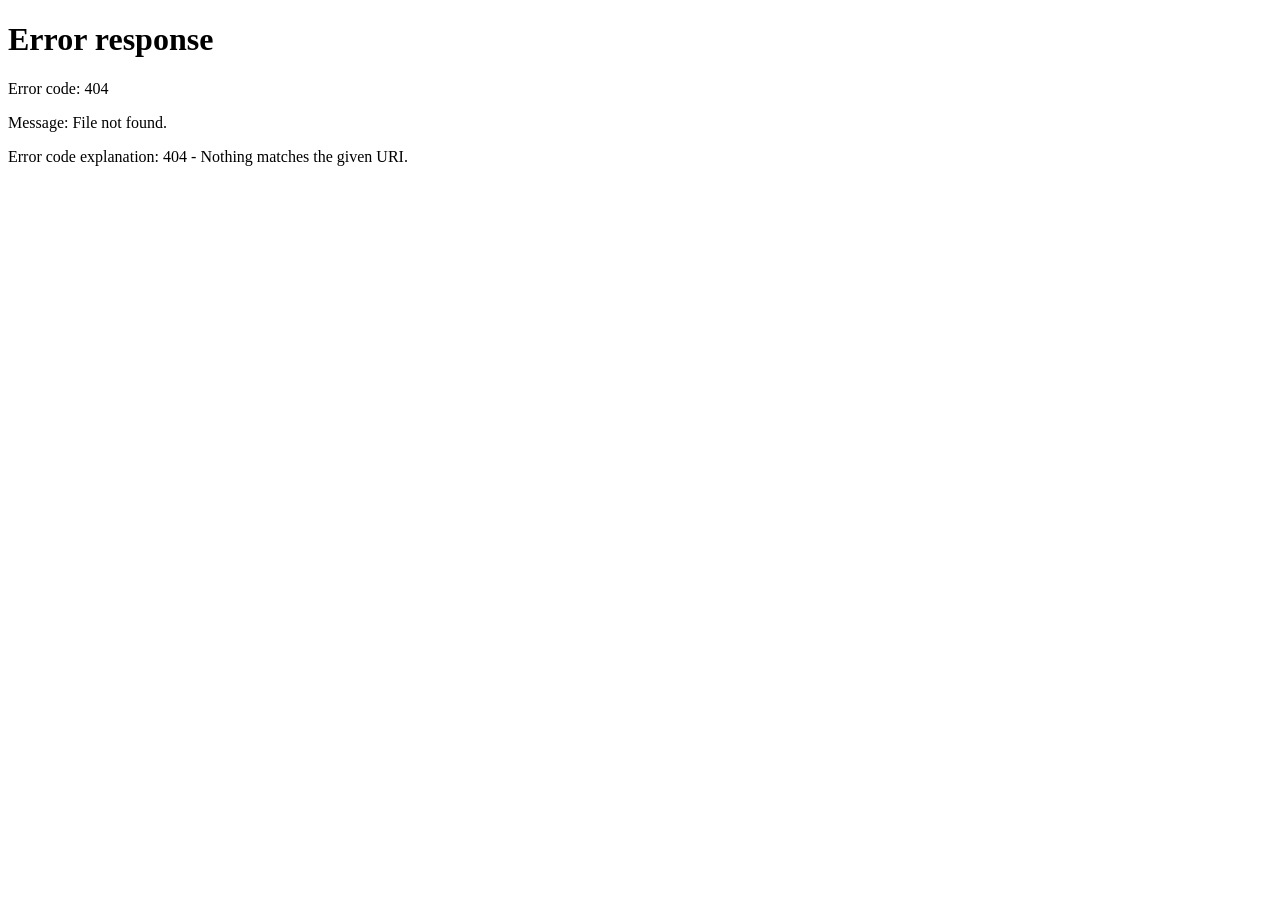
==== commit 0e816984: "Update CampusQI application Co-authored-by: Copilot <223556219+Copilot@users.noreply.github.com>" ====
--- a/src/main/resources/static/index.html
+++ b/src/main/resources/static/index.html
@@ -1,15 +1,15 @@
-<!DOCTYPE html><html lang="en"><head><meta charset="UTF-8"><meta name="viewport" content="width=device-width, initial-scale=1.0"><title>CampusIQ — Smart Attendance ERP</title><link rel="preconnect" href="https://fonts.googleapis.com"><link href="https://fonts.googleapis.com/css2?family=DM+Sans:wght@400;500;600;700&family=Manrope:wght@400;500;600;700;800&display=swap" rel="stylesheet"><link rel="stylesheet" href="/styles.css"></head><body><aside class="sidebar"><a class="brand" href="#"><span class="brand-mark">C</span><span>Campus<span class="brand-light">IQ</span><small>SMART CAMPUS ERP</small></span></a><div class="side-label">WORKSPACE</div><button class="nav-item active" data-page="overview"><span>▦</span> Overview</button><button class="nav-item" data-page="students"><span>♙</span> Students <b id="navStudents">0</b></button><button class="nav-item" data-page="classrooms"><span>⌂</span> Classrooms</button><button class="nav-item" data-page="timetable"><span>▤</span> Timetable</button><button class="nav-item" data-page="sessions"><span>◷</span> Attendance sessions</button><button class="nav-item" data-page="records"><span>☷</span> Attendance records</button><button class="nav-item" data-page="security"><span>⬡</span> Security & audit</button><div class="sidebar-bottom"><div class="help-card"><div class="help-icon">✦</div><strong>Built for real campuses</strong><p>One timetable. Every course. Smarter attendance.</p><button data-page="security">View safeguards ↗</button></div><div class="profile"><div class="avatar">AD</div><div><strong>Campus Admin</strong><small>Administrator</small></div><span class="online-dot"></span></div></div></aside><main class="main"><header class="topbar"><div class="crumb">Workspace <span>/</span> <strong id="crumbTitle">Overview</strong></div><div class="top-actions"><span class="system-status"><i></i> API connected</span><button class="icon-btn" id="refreshBtn" title="Refresh">↻</button><div class="date-chip" id="todayDate">Today</div><button class="secondary-btn" id="authAction" type="button">Sign in</button></div></header><section class="page active" id="page-overview"><div class="welcome-row"><div><div class="eyebrow">MONITOR YOUR CAMPUS</div><h1>Good morning, Admin <span>✦</span></h1><p class="muted">A clear view of attendance, classrooms and today's activity.</p></div><button class="primary-btn" id="quickStart">＋ Start attendance</button></div><div class="stat-grid"><article class="stat-card"><div class="stat-top"><span>Active students</span><span class="stat-icon purple">♙</span></div><div class="stat-number" id="statStudents">—</div><div class="stat-foot"><span class="dot purple-dot"></span> Across all programmes</div></article><article class="stat-card"><div class="stat-top"><span>Classrooms</span><span class="stat-icon blue">⌂</span></div><div class="stat-number" id="statRooms">—</div><div class="stat-foot"><span class="dot blue-dot"></span> Registered locations</div></article><article class="stat-card"><div class="stat-top"><span>Sessions today</span><span class="stat-icon orange">◷</span></div><div class="stat-number" id="statSessions">—</div><div class="stat-foot"><span class="dot orange-dot"></span> Scheduled / started</div></article><article class="stat-card"><div class="stat-top"><span>Present marked</span><span class="stat-icon green">✓</span></div><div class="stat-number" id="statPresent">—</div><div class="stat-foot"><span class="dot green-dot"></span> Saved attendance records</div></article></div><div class="content-grid"><article class="panel activity-panel"><div class="panel-heading"><div><h2>Recent attendance</h2><p>Latest records across your campus</p></div><button class="text-btn" data-page="records">View all ↗</button></div><div class="table-wrap"><table><thead><tr><th>STUDENT</th><th>CLASS</th><th>ROOM</th><th>STATUS</th></tr></thead><tbody id="recentRows"><tr><td colspan="4" class="empty">Loading records…</td></tr></tbody></table></div></article><article class="panel quick-panel"><div class="panel-heading"><div><h2>Quick actions</h2><p>Common admin tasks</p></div></div><button class="quick-action" data-modal="studentModal"><span class="qa-icon lavender">＋</span><span><strong>Add student</strong><small>Register a learner</small></span><b>→</b></button><button class="quick-action" data-modal="roomModal"><span class="qa-icon sky">⌂</span><span><strong>Add classroom</strong><small>Register a campus room</small></span><b>→</b></button><button class="quick-action" data-page="timetable"><span class="qa-icon peach">▤</span><span><strong>Manage timetable</strong><small>Assign classes and rooms</small></span><b>→</b></button><button class="quick-action" data-page="sessions"><span class="qa-icon mint">◉</span><span><strong>Open a session</strong><small>Generate a short-lived token</small></span><b>→</b></button><div class="tip-box"><span>✦</span><div><strong>Smart tip</strong><p>Assign rooms in the timetable once. Change only the session room when a class moves.</p></div></div></article></div><div class="bottom-grid"><article class="panel"><div class="panel-heading"><div><h2>Attendance workflow</h2><p>Multiple checks, one server-side decision</p></div><span class="badge neutral">HYBRID MODEL</span></div><div class="workflow"><div class="flow-step"><span>01</span><div><strong>Timetable match</strong><small>Course, semester, section & time</small></div><b>✓</b></div><div class="flow-step"><span>02</span><div><strong>Classroom token</strong><small>Session-bound and expires quickly</small></div><b>✓</b></div><div class="flow-step"><span>03</span><div><strong>Face + liveness</strong><small>Production verification adapter required</small></div><b>!</b></div><div class="flow-step"><span>04</span><div><strong>Save attendance</strong><small>Duplicate protection & audit log</small></div><b>✓</b></div></div></article><article class="panel"><div class="panel-heading"><div><h2>Program coverage</h2><p>Sample student distribution</p></div></div><div id="programBars" class="program-bars"></div></article></div></section>
+﻿<!DOCTYPE html><html lang="en"><head><meta charset="UTF-8"><meta name="viewport" content="width=device-width, initial-scale=1.0"><title>CampusIQ — Smart Attendance ERP</title><link rel="preconnect" href="https://fonts.googleapis.com"><link href="https://fonts.googleapis.com/css2?family=DM+Sans:wght@400;500;600;700&family=Manrope:wght@400;500;600;700;800&display=swap" rel="stylesheet"><link rel="stylesheet" href="/styles.css"><script>(async()=>{const t=localStorage.getItem("campusiq.staffToken");if(!t){location.replace("/common-login.html?v=20261012-3");return}try{const r=await fetch("/api/staff-auth/me",{headers:{Authorization:"Bearer "+t}});if(!r.ok)throw new Error()}catch(e){localStorage.removeItem("campusiq.staffToken");localStorage.removeItem("campusiq.staffRole");localStorage.removeItem("campusiq.staffProfile");location.replace("/common-login.html?v=20261012-3")}})()</script></head><body><aside class="sidebar"><a class="brand" href="#"><span class="brand-mark">C</span><span>Campus<span class="brand-light">IQ</span><small>SMART CAMPUS ERP</small></span></a><div class="side-label">WORKSPACE</div><button class="nav-item active" data-page="overview"><span>▦</span> Overview</button><button class="nav-item" data-page="students"><span>♙</span> Students <b id="navStudents">0</b></button><button class="nav-item" data-page="classrooms"><span>⌂</span> Classrooms</button><button class="nav-item" data-page="timetable"><span>▤</span> Timetable</button><button class="nav-item" data-page="sessions"><span>◷</span> Attendance sessions</button><button class="nav-item" data-page="records"><span>☷</span> Attendance records</button><button class="nav-item" data-page="security"><span>⬡</span> Security & audit</button><div class="sidebar-bottom"><div class="help-card"><div class="help-icon">✦</div><strong>Built for real campuses</strong><p>One timetable. Every course. Smarter attendance.</p><button data-page="security">View safeguards ↗</button></div><div class="profile"><div class="avatar">AD</div><div><strong>Campus Admin</strong><small>Administrator</small></div><span class="online-dot"></span></div></div></aside><main class="main"><header class="topbar"><div class="crumb">Workspace <span>/</span> <strong id="crumbTitle">Overview</strong></div><div class="top-actions"><span class="system-status"><i></i> API connected</span><button class="icon-btn" id="refreshBtn" title="Refresh">↻</button><div class="date-chip" id="todayDate">Today</div><a class="secondary-btn" href="/admin-management.html" style="text-decoration:none;display:inline-flex;align-items:center">Admin management</a><button class="secondary-btn" id="authAction" type="button">Sign in</button></div></header><section class="page active" id="page-overview"><div class="welcome-row"><div><div class="eyebrow">MONITOR YOUR CAMPUS</div><h1><span id="greetingText">Good morning</span>, Admin <span>?</span></h1><p class="muted">A clear view of attendance, classrooms and today's activity.</p></div><button class="primary-btn" id="quickStart">＋ Start attendance</button></div><div class="stat-grid"><article class="stat-card"><div class="stat-top"><span>Active students</span><span class="stat-icon purple">♙</span></div><div class="stat-number" id="statStudents">—</div><div class="stat-foot"><span class="dot purple-dot"></span> Across all programmes</div></article><article class="stat-card"><div class="stat-top"><span>Classrooms</span><span class="stat-icon blue">⌂</span></div><div class="stat-number" id="statRooms">—</div><div class="stat-foot"><span class="dot blue-dot"></span> Registered locations</div></article><article class="stat-card"><div class="stat-top"><span>Sessions today</span><span class="stat-icon orange">◷</span></div><div class="stat-number" id="statSessions">—</div><div class="stat-foot"><span class="dot orange-dot"></span> Scheduled / started</div></article><article class="stat-card"><div class="stat-top"><span>Present marked</span><span class="stat-icon green">✓</span></div><div class="stat-number" id="statPresent">—</div><div class="stat-foot"><span class="dot green-dot"></span> Saved attendance records</div></article></div><div class="content-grid"><article class="panel activity-panel"><div class="panel-heading"><div><h2>Recent attendance</h2><p>Latest records across your campus</p></div><button class="text-btn" data-page="records">View all ↗</button></div><div class="table-wrap"><table><thead><tr><th>STUDENT</th><th>CLASS</th><th>ROOM</th><th>STATUS</th></tr></thead><tbody id="recentRows"><tr><td colspan="4" class="empty">Loading records…</td></tr></tbody></table></div></article><article class="panel quick-panel"><div class="panel-heading"><div><h2>Quick actions</h2><p>Common admin tasks</p></div></div><button class="quick-action" data-modal="studentModal"><span class="qa-icon lavender">＋</span><span><strong>Add student</strong><small>Register a learner</small></span><b>→</b></button><button class="quick-action" data-modal="roomModal"><span class="qa-icon sky">⌂</span><span><strong>Add classroom</strong><small>Register a campus room</small></span><b>→</b></button><button class="quick-action" data-page="timetable"><span class="qa-icon peach">▤</span><span><strong>Manage timetable</strong><small>Assign classes and rooms</small></span><b>→</b></button><button class="quick-action" data-page="sessions"><span class="qa-icon mint">◉</span><span><strong>Open a session</strong><small>Generate a short-lived token</small></span><b>→</b></button><div class="tip-box"><span>✦</span><div><strong>Smart tip</strong><p>Assign rooms in the timetable once. Change only the session room when a class moves.</p></div></div></article></div><div class="bottom-grid"><article class="panel"><div class="panel-heading"><div><h2>Attendance workflow</h2><p>Multiple checks, one server-side decision</p></div><span class="badge neutral">HYBRID MODEL</span></div><div class="workflow"><div class="flow-step"><span>01</span><div><strong>Timetable match</strong><small>Course, semester, section & time</small></div><b>✓</b></div><div class="flow-step"><span>02</span><div><strong>Classroom token</strong><small>Session-bound and expires quickly</small></div><b>✓</b></div><div class="flow-step"><span>03</span><div><strong>Face + liveness</strong><small>Production verification adapter required</small></div><b>!</b></div><div class="flow-step"><span>04</span><div><strong>Save attendance</strong><small>Duplicate protection & audit log</small></div><b>✓</b></div></div></article><article class="panel"><div class="panel-heading"><div><h2>Program coverage</h2><p>Sample student distribution</p></div></div><div id="programBars" class="program-bars"></div></article></div></section>
 <section class="page" id="page-students"><div class="page-heading"><div><div class="eyebrow">PEOPLE DIRECTORY</div><h1>Students</h1><p class="muted">Manage learners across courses, branches and sections.</p></div><button class="primary-btn" data-modal="studentModal">＋ Add student</button></div><div class="panel"><div class="toolbar"><input id="studentSearch" placeholder="Search name, roll number or course…"><span id="studentCount" class="badge neutral">0 students</span></div><div class="table-wrap"><table><thead><tr><th>STUDENT</th><th>ROLL NUMBER</th><th>PROGRAMME</th><th>SEMESTER</th><th>SECTION</th><th>STATUS</th></tr></thead><tbody id="studentRows"></tbody></table></div></div></section>
 <section class="page" id="page-classrooms"><div class="page-heading"><div><div class="eyebrow">CAMPUS MAP DIRECTORY</div><h1>Classrooms</h1><p class="muted">Register rooms once, then assign them through the timetable.</p></div><button class="primary-btn" data-modal="roomModal">＋ Add classroom</button></div><div class="room-grid" id="roomGrid"></div></section>
-<section class="page" id="page-timetable"><div class="page-heading"><div><div class="eyebrow">ACADEMIC PLANNING</div><h1>Timetable</h1><p class="muted">Each timetable entry binds a section and subject to a room.</p></div><button class="primary-btn" data-modal="timetableModal">＋ Add timetable entry</button></div><div class="panel"><div class="table-wrap"><table><thead><tr><th>DAY / TIME</th><th>SUBJECT</th><th>PROGRAMME</th><th>SECTION</th><th>TEACHER</th><th>CLASSROOM</th></tr></thead><tbody id="timetableRows"></tbody></table></div></div></section>
+<section class="page" id="page-timetable"><div class="page-heading"><div><div class="eyebrow">ACADEMIC PLANNING</div><h1>Timetable</h1><p class="muted">Each timetable entry binds a section and subject to a room. Edit or delete timings when schedules change.</p></div><button class="primary-btn" data-modal="timetableModal">＋ Add timetable entry</button></div><div class="panel timetable-panel"><div class="timetable-toolbar"><div class="timetable-filter-group"><label>Course<select id="timetableCourseFilter"><option value="">All courses</option><option>B.Tech</option><option>MCA</option><option>BCA</option><option>BBA</option><option>Pharmacy</option></select></label><label>Year<select id="timetableYearFilter"><option value="">All years</option><option value="1">Year 1</option><option value="2">Year 2</option><option value="3">Year 3</option><option value="4">Year 4</option><option value="5">Year 5</option><option value="6">Year 6</option></select></label><label>Search<input id="timetableSearch" placeholder="Subject, branch or teacher"></label></div><span id="timetableCount" class="badge neutral">0 entries</span></div><div class="table-wrap"><table><thead><tr><th>DAY / TIME</th><th>SUBJECT</th><th>PROGRAMME</th><th>SECTION</th><th>TEACHER</th><th>CLASSROOM</th><th>ACTION</th></tr></thead><tbody id="timetableRows"></tbody></table></div></div></section>
 <section class="page" id="page-sessions"><div class="page-heading"><div><div class="eyebrow">LIVE CLASSROOM CONTROL</div><h1>Attendance sessions</h1><p class="muted">Start a class session and issue a short-lived classroom token.</p></div><div style="display:flex;gap:9px;flex-wrap:wrap"><button class="secondary-btn" id="openCamera">▣ Camera preview</button><button class="primary-btn" data-modal="sessionModal">＋ Start session</button></div></div><div class="notice"><span>ⓘ</span><p><strong>Prototype safety note:</strong> a valid session token verifies session access only. Real biometric matching and liveness must be integrated before using this for official attendance.</p></div><div class="panel"><div class="table-wrap"><table><thead><tr><th>SESSION</th><th>CLASS</th><th>ROOM</th><th>DATE / TIME</th><th>PRESENT</th><th>STATUS</th><th></th></tr></thead><tbody id="sessionRows"></tbody></table></div></div></section>
 <section class="page" id="page-records"><div class="page-heading"><div><div class="eyebrow">ATTENDANCE REGISTER</div><h1>Attendance records</h1><p class="muted">Searchable audit-friendly attendance history.</p></div><button class="secondary-btn" id="exportCsv">↓ Export CSV</button></div><div class="panel"><div class="toolbar"><input id="recordSearch" placeholder="Search student, roll number, subject or room…"><span id="recordCount" class="badge neutral">0 records</span></div><div class="table-wrap"><table><thead><tr><th>STUDENT</th><th>ROLL NUMBER</th><th>SUBJECT</th><th>ROOM</th><th>VERIFICATION</th><th>MARKED AT</th><th>STATUS</th></tr></thead><tbody id="recordRows"></tbody></table></div></div></section>
-<section class="page" id="page-security"><div class="page-heading"><div><div class="eyebrow">TRUST & ACCOUNTABILITY</div><h1>Security & audit</h1><p class="muted">Review safeguards and recent administrative actions.</p></div></div><div class="security-grid"><article class="panel"><div class="panel-heading"><div><h2>Security checklist</h2><p>Implementation status of this starter</p></div></div><div class="security-item"><span class="check done">✓</span><div><strong>Section and semester validation</strong><small>Server checks enrollment against the session.</small></div><span class="badge success">ACTIVE</span></div><div class="security-item"><span class="check done">✓</span><div><strong>Short-lived session token</strong><small>Token expiry checked on attendance requests.</small></div><span class="badge success">ACTIVE</span></div><div class="security-item"><span class="check done">✓</span><div><strong>Duplicate attendance guard</strong><small>Database unique constraint per student and session.</small></div><span class="badge success">ACTIVE</span></div><div class="security-item"><span class="check done">✓</span><div><strong>Audit log</strong><small>Key changes and attendance writes are recorded.</small></div><span class="badge success">ACTIVE</span></div><div class="security-item"><span class="check pending">!</span><div><strong>Real face verification</strong><small>Camera preview is UI only; model adapter is not connected.</small></div><span class="badge warning">INTEGRATION NEEDED</span></div><div class="security-item"><span class="check pending">!</span><div><strong>Liveness / anti-spoofing</strong><small>Must be implemented and tested before production.</small></div><span class="badge warning">INTEGRATION NEEDED</span></div><div class="security-item"><span class="check pending">!</span><div><strong>Admin/teacher authentication</strong><small>Demo UI has no production identity provider or authorization layer.</small></div><span class="badge warning">INTEGRATION NEEDED</span></div></article><article class="panel"><div class="panel-heading"><div><h2>Recent audit trail</h2><p>Latest system events</p></div></div><div id="auditRows" class="audit-list"></div></article></div><div class="notice warning-notice"><span>⚠</span><p><strong>Do not use this starter for official attendance yet.</strong> Before deployment, add real authentication/role permissions, face verification, liveness detection, HTTPS, privacy/consent and retention controls, plus testing against false accepts and false rejects.</p></div></section>
+<section class="page" id="page-security"><div class="page-heading"><div><div class="eyebrow">TRUST & ACCOUNTABILITY</div><h1>Security & audit</h1><p class="muted">Review safeguards and recent administrative actions.</p></div></div><div class="security-grid"><article class="panel"><div class="panel-heading"><div><h2>Security checklist</h2><p>Implementation status of this starter</p></div></div><div class="security-item"><span class="check done">✓</span><div><strong>Section and semester validation</strong><small>Server checks enrollment against the session.</small></div><span class="badge success">ACTIVE</span></div><div class="security-item"><span class="check done">✓</span><div><strong>Short-lived session token</strong><small>Token expiry checked on attendance requests.</small></div><span class="badge success">ACTIVE</span></div><div class="security-item"><span class="check done">✓</span><div><strong>Duplicate attendance guard</strong><small>Database unique constraint per student and session.</small></div><span class="badge success">ACTIVE</span></div><div class="security-item"><span class="check done">✓</span><div><strong>Audit log</strong><small>Key changes and attendance writes are recorded.</small></div><span class="badge success">ACTIVE</span></div><div class="security-item"><span class="check pending">!</span><div><strong>Face descriptor matching</strong><small>Browser uses face-api.js descriptors and server-side template comparison. Test on target devices before rollout.</small></div><span class="badge warning">TEST REQUIRED</span></div><div class="security-item"><span class="check pending">!</span><div><strong>Liveness / anti-spoofing</strong><small>Must be implemented and tested before production.</small></div><span class="badge warning">INTEGRATION NEEDED</span></div><div class="security-item"><span class="check pending">!</span><div><strong>Admin/teacher authentication</strong><small>Demo UI has no production identity provider or authorization layer.</small></div><span class="badge warning">INTEGRATION NEEDED</span></div></article><article class="panel"><div class="panel-heading"><div><h2>Recent audit trail</h2><p>Latest system events</p></div></div><div id="auditRows" class="audit-list"></div></article></div><div class="notice warning-notice"><span>⚠</span><p><strong>Do not use this starter for official attendance yet.</strong> Before deployment, add robust role permissions, liveness detection, HTTPS, privacy/consent and retention controls, plus testing against false accepts and false rejects.</p></div></section>
 </main><div class="toast" id="toast"></div>
-<div class="modal-backdrop" id="studentModal"><form class="modal" data-form="student"><div class="modal-head"><div><div class="eyebrow">STUDENT DIRECTORY</div><h2>Add student</h2></div><button type="button" class="close-btn">×</button></div><div class="form-grid"><label>Full name<input name="fullName" required placeholder="e.g. Aarav Sharma"></label><label>Roll number<input name="rollNo" required placeholder="e.g. KIT23CSE004"></label><label>Email<input name="email" type="email" placeholder="student@college.edu"></label><label>Course<select name="course" required><option>B.Tech</option><option>MCA</option><option>BCA</option><option>BBA</option><option>Pharmacy</option></select></label><label>Branch<input name="branch" required value="CSE"></label><label>Semester<input name="semester" type="number" min="1" max="12" value="7" required></label><label>Section<select name="section"><option>A</option><option>B</option><option>C</option><option>D</option></select></label></div><div class="modal-actions"><button type="button" class="secondary-btn close-btn">Cancel</button><button class="primary-btn">Save student</button></div></form></div>
-<div class="modal-backdrop" id="roomModal"><form class="modal" data-form="room"><div class="modal-head"><div><div class="eyebrow">CAMPUS DIRECTORY</div><h2>Add classroom</h2></div><button type="button" class="close-btn">×</button></div><div class="form-grid"><label>Room code<input name="roomCode" required placeholder="e.g. A-105"></label><label>Building<input name="building" required placeholder="Academic Block A"></label><label>Floor<input name="floor" placeholder="First floor"></label><label>Allowed GPS radius (m)<input name="radiusM" type="number" min="10" value="40" required></label><label>Latitude <small>(optional)</small><input name="latitude" type="number" step="any" placeholder="26.4499"></label><label>Longitude <small>(optional)</small><input name="longitude" type="number" step="any" placeholder="80.3319"></label></div><div class="modal-actions"><button type="button" class="secondary-btn close-btn">Cancel</button><button class="primary-btn">Save classroom</button></div></form></div>
-<div class="modal-backdrop" id="timetableModal"><form class="modal" data-form="timetable"><div class="modal-head"><div><div class="eyebrow">ACADEMIC PLANNING</div><h2>Add timetable entry</h2></div><button type="button" class="close-btn">×</button></div><div class="form-grid"><label>Course<select name="course"><option>B.Tech</option><option>MCA</option><option>BCA</option><option>BBA</option><option>Pharmacy</option></select></label><label>Branch<input name="branch" required value="CSE"></label><label>Semester<input name="semester" type="number" min="1" max="12" value="7"></label><label>Section<select name="section"><option>A</option><option>B</option><option>C</option></select></label><label>Subject<input name="subject" required placeholder="Java Programming"></label><label>Teacher<input name="teacher" required placeholder="Teacher name"></label><label>Classroom<select name="classroomId" id="roomSelect" required></select></label><label>Day<select name="day"><option>MONDAY</option><option>TUESDAY</option><option>WEDNESDAY</option><option>THURSDAY</option><option>FRIDAY</option><option>SATURDAY</option><option>SUNDAY</option></select></label><label>Start time<input name="startTime" type="time" value="09:00" required></label><label>End time<input name="endTime" type="time" value="10:00" required></label></div><div class="modal-actions"><button type="button" class="secondary-btn close-btn">Cancel</button><button class="primary-btn">Save timetable</button></div></form></div>
-<div class="modal-backdrop" id="sessionModal"><form class="modal" data-form="session"><div class="modal-head"><div><div class="eyebrow">CLASSROOM CONTROL</div><h2>Start attendance session</h2></div><button type="button" class="close-btn">×</button></div><p class="muted small">This prototype issues a temporary token. It does not yet verify a real face.</p><label>Timetable entry<select name="timetableId" id="timetableSelect" required></select></label><label>Override classroom <small>(optional room change)</small><select name="classroomId" id="sessionRoomSelect"><option value="">Use timetable room</option></select></label><div class="modal-actions"><button type="button" class="secondary-btn close-btn">Cancel</button><button class="primary-btn">Start session</button></div></form></div>
+<div class="modal-backdrop" id="studentModal"><form class="modal" data-form="student"><div class="modal-head"><div><div class="eyebrow">STUDENT DIRECTORY</div><h2>Add student</h2></div><button type="button" class="close-btn">×</button></div><div class="form-grid"><label>Full name<input name="fullName" required placeholder="e.g. Aarav Sharma"></label><label>Roll number<input name="rollNo" required placeholder="e.g. KIT23CSE004"></label><label>Email<input name="email" type="email" required maxlength="160" autocomplete="email" placeholder="student@college.edu"></label><label>Password<input name="password" type="password" required minlength="12" maxlength="72" placeholder="12+ chars: Admin@123456"></label><label>Course<select name="course" required><option>B.Tech</option><option>MCA</option><option>BCA</option><option>BBA</option><option>Pharmacy</option></select></label><label>Branch<input name="branch" required value="CSE"></label><label>Semester<input name="semester" type="number" min="1" max="12" value="7" required></label><label>Section<select name="section"><option>A</option><option>B</option><option>C</option><option>D</option></select></label></div><div class="modal-actions"><button type="button" class="secondary-btn close-btn">Cancel</button><button class="primary-btn">Save student</button></div></form></div>
+<div class="modal-backdrop" id="roomModal"><form class="modal" data-form="room"><div class="modal-head"><div><div class="eyebrow">CAMPUS DIRECTORY</div><h2>Add classroom</h2></div><button type="button" class="close-btn">×</button></div><div class="form-grid"><label>Room code<input name="roomCode" required placeholder="e.g. A-105"></label><label>Building<input name="building" required placeholder="Academic Block A"></label><label>Floor<input name="floor" placeholder="First floor"></label><label>Allowed GPS radius (m)<input name="radiusM" type="number" min="1" value="40" required></label><label>Latitude <small>(optional)</small><input name="latitude" type="number" step="any" placeholder="26.4499"></label><label>Longitude <small>(optional)</small><input name="longitude" type="number" step="any" placeholder="80.3319"></label></div><div class="modal-actions"><button type="button" class="secondary-btn close-btn">Cancel</button><button class="primary-btn">Save classroom</button></div></form></div>
+<div class="modal-backdrop" id="timetableModal"><form class="modal" data-form="timetable"><div class="modal-head"><div><div class="eyebrow">ACADEMIC PLANNING</div><h2>Add timetable entry</h2></div><button type="button" class="close-btn">×</button></div><div class="form-grid"><label>Course<select name="course"><option>B.Tech</option><option>MCA</option><option>BCA</option><option>BBA</option><option>Pharmacy</option></select></label><label>Branch<input name="branch" required value="CSE"></label><label>Year<select name="year" id="timetableYearInput"><option value="1">Year 1</option><option value="2">Year 2</option><option value="3">Year 3</option><option value="4" selected>Year 4</option><option value="5">Year 5</option><option value="6">Year 6</option></select></label><label>Semester<select name="semester" id="timetableSemesterInput"><option value="7">Semester 7</option><option value="8">Semester 8</option></select></label><label>Section<select name="section"><option>A</option><option>B</option><option>C</option></select></label><label>Subject<input name="subject" required placeholder="Java Programming"></label><label>Teacher<input name="teacher" required placeholder="Teacher name"></label><label>Classroom<select name="classroomId" id="roomSelect" required></select></label><label>Day<select name="day"><option>MONDAY</option><option>TUESDAY</option><option>WEDNESDAY</option><option>THURSDAY</option><option>FRIDAY</option><option>SATURDAY</option><option>SUNDAY</option></select></label><label>Start time<input name="startTime" type="time" value="09:00" required></label><label>End time<input name="endTime" type="time" value="10:00" required></label></div><div class="modal-actions"><button type="button" class="secondary-btn close-btn">Cancel</button><button class="primary-btn">Save timetable</button></div></form></div>
+<div class="modal-backdrop" id="sessionModal"><form class="modal" data-form="session"><div class="modal-head"><div><div class="eyebrow">CLASSROOM CONTROL</div><h2>Start attendance session</h2></div><button type="button" class="close-btn">×</button></div><p class="muted small">This session issues a temporary classroom token. Students must pass face-template matching on the attendance page.</p><label>Timetable entry<select name="timetableId" id="timetableSelect" required></select></label><label>Override classroom <small>(optional room change)</small><select name="classroomId" id="sessionRoomSelect"><option value="">Use timetable room</option></select></label><div class="modal-actions"><button type="button" class="secondary-btn close-btn">Cancel</button><button class="primary-btn">Start session</button></div></form></div>
 <div class="modal-backdrop" id="tokenModal"><div class="modal"><div class="modal-head"><div><div class="eyebrow">SESSION CREATED</div><h2>Classroom access token</h2></div><button type="button" class="close-btn">×</button></div><div class="token-display" id="tokenDisplay">TOKEN</div><p class="muted">Share this token only with the active class. It expires in 10 minutes. A QR renderer can be added to display this token as a QR code.</p><button class="secondary-btn full-btn" id="copyToken">Copy token</button></div></div>
-<div class="modal-backdrop" id="cameraModal"><div class="modal"><div class="modal-head"><div><div class="eyebrow">CAMERA PREVIEW</div><h2>Face check prototype</h2></div><button type="button" class="close-btn" id="cameraClose">×</button></div><div class="camera-wrap"><video id="cameraVideo" autoplay playsinline></video><canvas id="cameraCanvas" hidden></canvas></div><p class="muted small">This opens your camera only. No biometric matching is performed in this starter. Do not treat the preview as face verification.</p><button class="primary-btn full-btn" id="captureBtn">Capture preview</button><div id="captureResult" class="capture-result"></div></div></div>
-<script src="/app.js?v=2"></script></body></html>+<div class="modal-backdrop" id="cameraModal"><div class="modal"><div class="modal-head"><div><div class="eyebrow">CAMERA PREVIEW</div><h2>Camera preview</h2></div><button type="button" class="close-btn" id="cameraClose">×</button></div><div class="camera-wrap"><video id="cameraVideo" autoplay playsinline></video><canvas id="cameraCanvas" hidden></canvas></div><p class="muted small">This admin preview only checks camera access. Student face-template matching happens in the dedicated login and attendance flow.</p><button class="primary-btn full-btn" id="captureBtn">Capture preview</button><div id="captureResult" class="capture-result"></div></div></div>
+<script src="/app.js?v=20261012-4"></script><script src="/timetable.js"></script><script src="/assistant.js"></script><a href="/reports.html" id="reportsQuickLink" style="position:fixed;right:18px;bottom:18px;z-index:20;padding:12px 16px;border-radius:12px;background:#6256d9;color:white;text-decoration:none;font:700 12px system-ui;box-shadow:0 8px 28px #24254b24">Attendance reports ↗</a><script>if(!localStorage.getItem("campusiq.staffToken"))document.getElementById("reportsQuickLink").style.display="none";</script></body></html>
